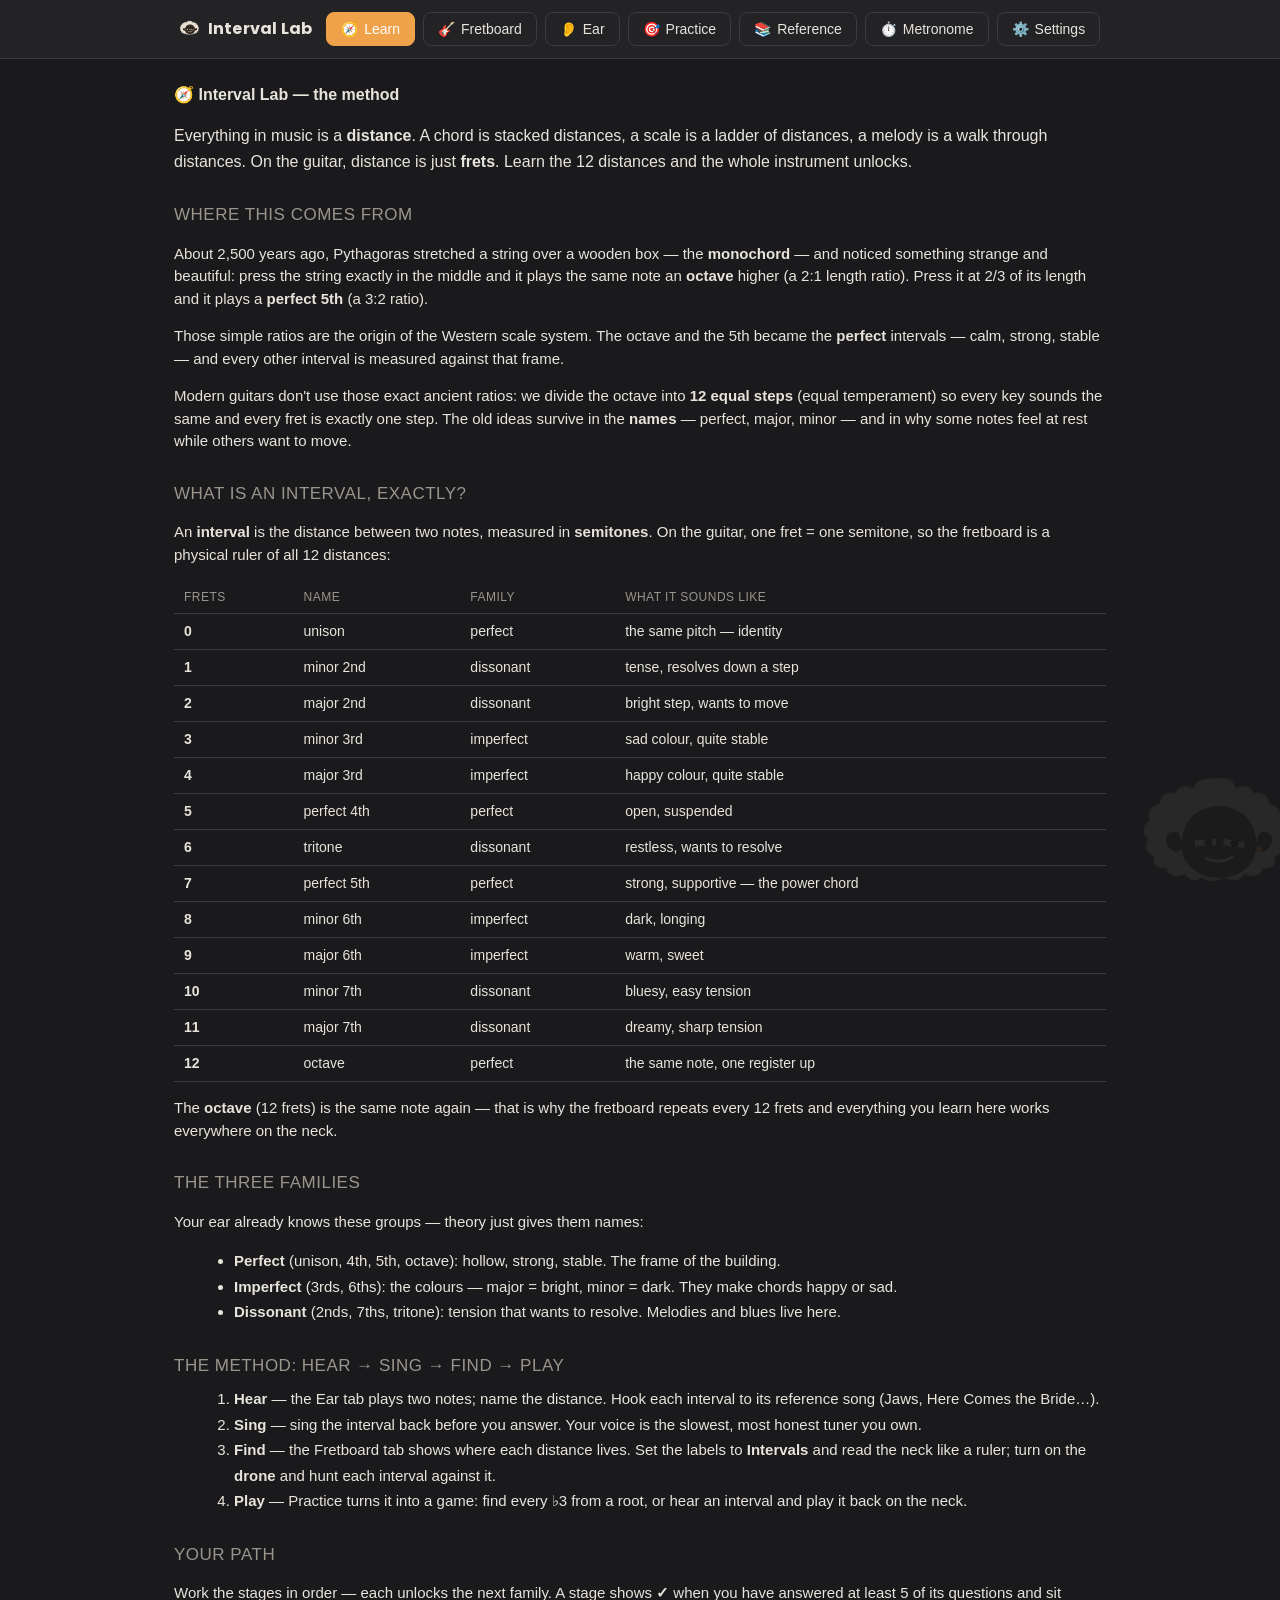
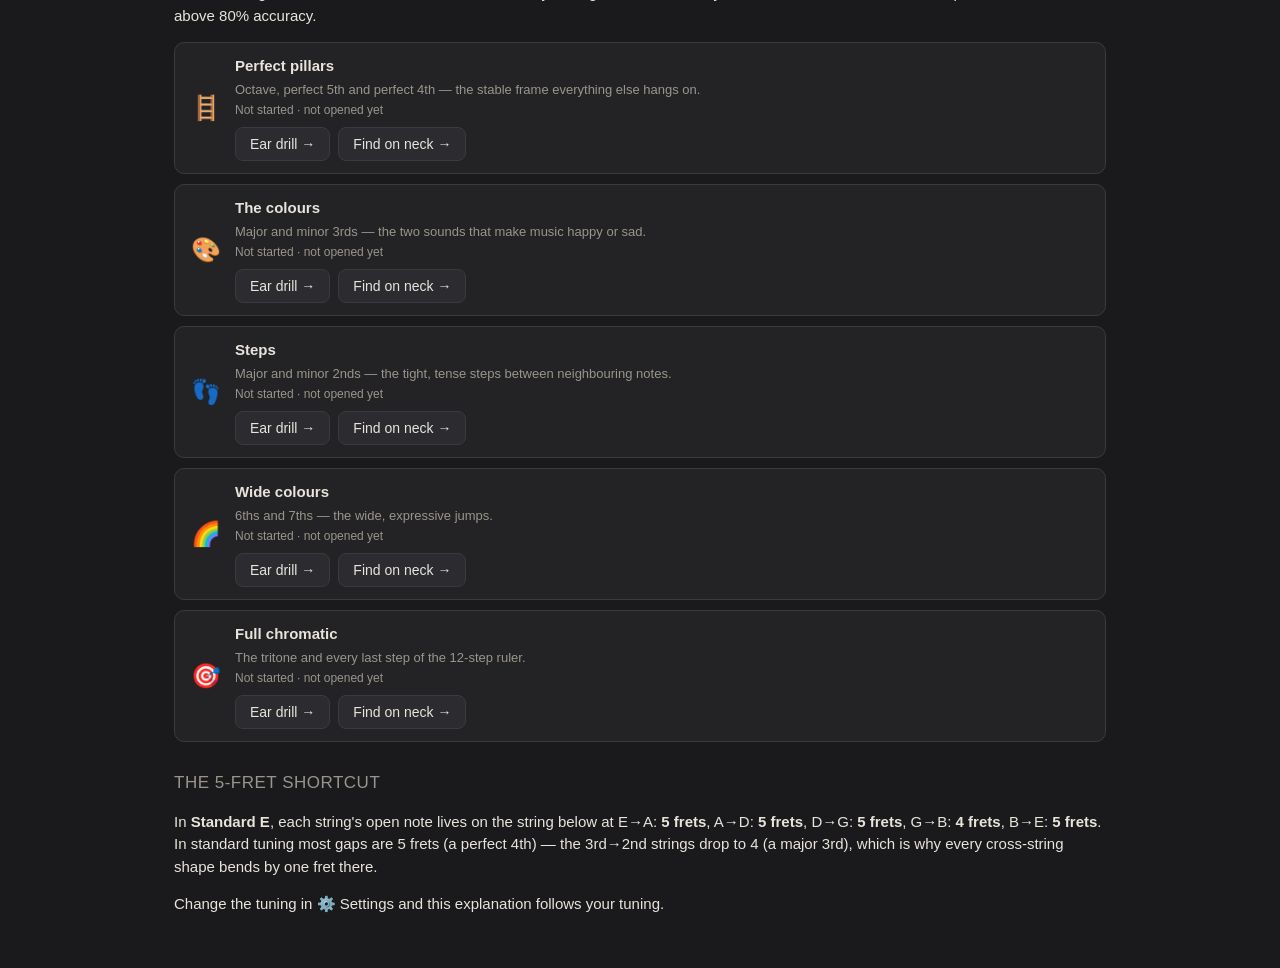
==== index.html @ fd577c45 "Interval Lab: interval-first theory app (fork of notes-maker) - Learn: theory course (Pythagoras/mon" ====
<!DOCTYPE html>
<html lang="en">
<head>
<meta charset="UTF-8">
<meta name="viewport" content="width=device-width, initial-scale=1.0">
<title>Interval Lab — learn guitar theory through intervals</title>
<link rel="icon" href="assets/mascot.svg" type="image/svg+xml">
<link rel="preconnect" href="https://fonts.googleapis.com">
<link rel="preconnect" href="https://fonts.gstatic.com" crossorigin>
<link href="https://fonts.googleapis.com/css2?family=Poppins:wght@600;700&display=swap" rel="stylesheet">
<link rel="stylesheet" href="css/base.css">
<link rel="stylesheet" href="css/themes.css">
<link rel="stylesheet" href="css/tabs.css">
<link rel="stylesheet" href="css/fretboard.css">
</head>
<body>
<img src="assets/mascot.svg" alt="" class="brand-watermark" aria-hidden="true">
<button type="button" class="icon-btn nav-toggle" id="navToggle" aria-label="Menu" title="Menu">☰</button>
<nav class="main-nav" id="mainNav">
  <div class="nav-brand"><img src="assets/mascot.svg" alt="" class="nav-brand-icon">Interval Lab</div>
  <button data-tab="learn" class="active"><span class="bn-icon">🧭</span><span class="bn-label">Learn</span></button>
  <button data-tab="guitar"><span class="bn-icon">🎸</span><span class="bn-label">Fretboard</span></button>
  <button data-tab="ear"><span class="bn-icon">👂</span><span class="bn-label">Ear</span></button>
  <button data-tab="practice"><span class="bn-icon">🎯</span><span class="bn-label">Practice</span></button>
  <button data-tab="ref"><span class="bn-icon">📚</span><span class="bn-label">Reference</span></button>
  <button data-tab="metro"><span class="bn-icon">⏱️</span><span class="bn-label">Metronome</span></button>
  <button data-tab="settings"><span class="bn-icon">⚙️</span><span class="bn-label">Settings</span></button>
</nav>

<main>
  <section id="learn" class="tab active"></section>
  <section id="guitar" class="tab"></section>
  <section id="ear" class="tab"></section>
  <section id="practice" class="tab"></section>
  <section id="ref" class="tab"></section>
  <section id="metro" class="tab"></section>
</main>

<div class="info-modal" id="infoModal" hidden>
  <div class="info-modal-backdrop"></div>
  <div class="info-modal-box" role="dialog" aria-modal="true" aria-labelledby="infoModalTitle">
    <button type="button" class="info-modal-close" id="infoModalClose" aria-label="Close">✕</button>
    <h3 id="infoModalTitle"></h3>
    <div id="infoModalBody"></div>
  </div>
</div>

<div class="info-modal settings-modal" id="settingsModal" hidden>
  <div class="info-modal-backdrop"></div>
  <div class="info-modal-box settings-modal-box" role="dialog" aria-modal="true" aria-labelledby="settingsModalTitle">
    <button type="button" class="info-modal-close" id="settingsModalClose" aria-label="Close">✕</button>
    <h3 id="settingsModalTitle">⚙️ Settings</h3>
    <div id="settingsModalBody">

      <div class="settings-section">
        <h4>Look</h4>
        <div class="theme-switch" id="themeSwitch">
          <button data-theme-btn="dark" class="active" title="Studio — warm, low-light, easy on the eyes">🌙 Studio</button>
          <button data-theme-btn="light" title="Blueprint — print-friendly, high contrast">☀️ Blueprint</button>
          <button data-theme-btn="colorful" title="Neon — vivid and saturated">🌈 Neon</button>
        </div>
      </div>

      <div class="settings-section">
        <h4>Presets</h4>
        <div class="preset-bar" id="presetBar">
          <label>Preset
            <select id="presetSelect">
              <option value="">— none —</option>
            </select>
          </label>
          <button class="play-btn" id="presetLoad">Load</button>
          <button class="play-btn" id="presetSaveAs">Save as…</button>
          <button class="play-btn" id="presetDelete">Delete</button>
        </div>
      </div>

      <div class="settings-section">
        <h4>Tuning</h4>
        <div class="settings-row">
          <label for="settingsTuning">Guitar tuning</label>
          <select id="settingsTuning"></select>
        </div>
      </div>

      <div class="settings-section">
        <h4>Fretboard</h4>
        <div id="fretboardControls"></div>
      </div>

      <div class="settings-section">
        <h4>Notation</h4>
        <div class="settings-row">
          <label for="noteNames">Note names</label>
          <select id="noteNames">
            <option value="letters">Letters (C D E…)</option>
            <option value="solfege">Solfège (Do Re Mi…)</option>
          </select>
        </div>
        <div class="settings-row">
          <label for="accidentalPref">Accidentals</label>
          <select id="accidentalPref">
            <option value="both">Both (C# / Db)</option>
            <option value="sharps">Sharps only (C#)</option>
            <option value="flats">Flats only (Db)</option>
          </select>
        </div>
      </div>

      <div class="settings-section">
        <h4>Navigation</h4>
        <div class="settings-row">
          <label for="navPosition">Menu position</label>
          <select id="navPosition">
            <option value="top">Top</option>
            <option value="bottom">Bottom</option>
            <option value="left">Left side</option>
            <option value="right">Right side</option>
          </select>
        </div>
        <div class="settings-row">
          <label for="navMobileStyle">On phones</label>
          <select id="navMobileStyle">
            <option value="dropdown">Compact (☰ button)</option>
            <option value="bar">Always visible</option>
          </select>
        </div>
      </div>

    </div>
  </div>
</div>

<script type="module" src="js/main.js"></script>
</body>
</html>
---- css/base.css ----
* { box-sizing: border-box; }
body {
  margin: 0;
  font-family: -apple-system, BlinkMacSystemFont, "Segoe UI", Roboto, sans-serif;
  background: var(--bg);
  color: var(--text);
  line-height: 1.5;
  transition: background 0.2s, color 0.2s;
}

/* ---- Brand watermark (mascot), fixed + decorative, zero layout footprint ---- */
.brand-watermark {
  position: fixed;
  bottom: -14px;
  right: -14px;
  width: 150px;
  height: 150px;
  opacity: 0.07;
  pointer-events: none;
  user-select: none;
  z-index: 1;
}

/* header removed entirely per product decision; nav + its toggle are now
   direct body children (see NAV LAYOUT section below for positioning). */

.icon-btn {
  background: var(--panel);
  color: var(--text);
  border: 1px solid var(--border);
  border-radius: 8px;
  width: 36px;
  height: 36px;
  font-size: 16px;
  cursor: pointer;
  display: flex;
  align-items: center;
  justify-content: center;
  flex: none;
}
.icon-btn:hover { filter: brightness(1.1); }
.nav-toggle { display: none; }

.main-nav { display: flex; gap: 8px; flex-wrap: wrap; align-items: center; }
.nav-brand {
  font-family: 'Poppins', -apple-system, BlinkMacSystemFont, "Segoe UI", Roboto, sans-serif;
  font-weight: 700;
  font-size: 16px;
  letter-spacing: 0.2px;
  display: flex;
  align-items: center;
  gap: 8px;
}
.nav-brand-icon { width: 20px; height: 20px; flex: none; }
.main-nav button {
  background: var(--panel);
  color: var(--text);
  border: 1px solid var(--border);
  padding: 8px 14px;
  border-radius: 8px;
  cursor: pointer;
  font-size: 14px;
  font-family: inherit;
  display: flex;
  align-items: center;
  gap: 6px;
  white-space: nowrap;
}
.main-nav button.active { background: var(--accent); border-color: var(--accent); color: #fff; }
.theme-switch, .seg-switch {
  display: flex;
  gap: 4px;
  background: var(--panel);
  border: 1px solid var(--border);
  border-radius: 8px;
  padding: 3px;
}
.theme-switch button, .seg-switch button {
  background: transparent;
  color: var(--muted);
  border: none;
  padding: 6px 10px;
  border-radius: 6px;
  cursor: pointer;
  font-size: 13px;
  font-family: inherit;
  display: flex;
  align-items: center;
  gap: 4px;
}
.theme-switch button:hover, .seg-switch button:hover { color: var(--text); }
.theme-switch button.active, .seg-switch button.active { background: var(--accent); color: #fff; }
.seg-switch .seg-divider { width: 1px; align-self: stretch; background: var(--border); margin: 2px 2px; }
.seg-switch .seg-group { display: flex; gap: 4px; }

main { max-width: 980px; margin: 0 auto; padding: 24px; position: relative; }
.tab { display: none; }
.tab.active { display: block; }

h2 { font-size: 16px; margin: 24px 0 8px; }
h2:first-child { margin-top: 0; }
h3 { font-size: 14px; margin: 16px 0 6px; color: var(--muted); font-weight: 500; text-transform: uppercase; letter-spacing: 0.5px; }
p, li { color: var(--text); font-size: 15px; }

.card {
  background: var(--panel);
  border: 1px solid var(--border);
  border-radius: 12px;
  padding: 18px 20px;
  margin: 12px 0;
}
.card.tip { border-left: 4px solid var(--accent); }
.card.tip h3 { margin-top: 0; color: var(--accent); text-transform: none; letter-spacing: 0; font-size: 15px; }
.card.tip.nash { border-left-color: var(--nash-cell-border); }
.card.tip.nash h3 { color: var(--nash-cell-border); }
.card.tip.twin { border-left-color: var(--root); }
.card.tip.twin h3 { color: var(--root); }

.map {
  display: grid;
  grid-template-columns: repeat(7, 1fr);
  gap: 8px;
  margin: 12px 0;
}
.map div {
  background: var(--panel2);
  border: 1px solid var(--border);
  border-radius: 8px;
  padding: 12px 8px;
  text-align: center;
  font-size: 18px;
  font-weight: 600;
}
.map div small { display: block; color: var(--muted); font-weight: 400; font-size: 12px; margin-top: 2px; }

table { width: 100%; border-collapse: collapse; font-size: 14px; }
th, td { text-align: left; padding: 8px 10px; border-bottom: 1px solid var(--border); }
th { color: var(--muted); font-weight: 500; }

code { background: var(--panel2); padding: 2px 6px; border-radius: 4px; font-size: 13px; }

.controls { display: flex; gap: 12px; flex-wrap: wrap; margin-bottom: 16px; align-items: center; }
.controls label { font-size: 13px; color: var(--muted); display: flex; align-items: center; gap: 6px; }
select, input[type="text"], input[type="number"] {
  background: var(--panel2);
  color: var(--text);
  border: 1px solid var(--border);
  border-radius: 8px;
  padding: 8px 10px;
  font-size: 15px;
  font-family: inherit;
}
.stats { display: flex; gap: 16px; font-size: 13px; color: var(--muted); margin-bottom: 16px; flex-wrap: wrap; }
.stats b { color: var(--text); font-weight: 600; }

.question {
  background: var(--panel);
  border: 1px solid var(--border);
  border-radius: 14px;
  padding: 40px 24px;
  text-align: center;
  margin-bottom: 16px;
}
.question .label { color: var(--muted); font-size: 13px; margin-bottom: 8px; text-transform: uppercase; letter-spacing: 0.5px; }
.question .q { font-size: 28px; font-weight: 600; }
.answer-row { display: flex; gap: 10px; margin-bottom: 16px; }
.answer-row input { flex: 1; font-size: 20px; text-align: center; letter-spacing: 2px; }

button.primary {
  background: var(--accent);
  color: #fff;
  border: none;
  padding: 12px 20px;
  border-radius: 8px;
  font-size: 15px;
  font-weight: 600;
  cursor: pointer;
  font-family: inherit;
  transition: box-shadow 0.15s;
}
button.primary:disabled { opacity: 0.4; cursor: default; }
button.secondary {
  background: var(--panel2);
  color: var(--text);
  border: 1px solid var(--border);
  padding: 12px 20px;
  border-radius: 8px;
  font-size: 15px;
  cursor: pointer;
  font-family: inherit;
}

.result {
  text-align: center;
  font-size: 20px;
  font-weight: 600;
  min-height: 32px;
  margin-bottom: 12px;
}
.result.good { color: var(--good); }
.result.bad { color: var(--bad); }
.result .note { color: var(--text); font-size: 16px; font-weight: 400; display: block; margin-top: 6px; }

.actions { display: flex; gap: 10px; justify-content: center; flex-wrap: wrap; }
.play-btn {
  background: var(--panel2);
  color: var(--text);
  border: 1px solid var(--border);
  padding: 8px 14px;
  border-radius: 8px;
  cursor: pointer;
  font-size: 14px;
  font-family: inherit;
}

.mini-controls { display: flex; gap: 12px; flex-wrap: wrap; align-items: center; margin: 12px 0; }
.mini-controls label { font-size: 13px; color: var(--muted); display: flex; align-items: center; gap: 6px; }
#chordType { min-width: 140px; }

.legend { display: flex; gap: 16px; font-size: 12px; color: var(--muted); margin: 8px 0; flex-wrap: wrap; }
.legend span { display: flex; align-items: center; gap: 6px; }
.legend .sw { width: 14px; height: 14px; border-radius: 3px; display: inline-block; }
.sw.root { background: var(--root); box-shadow: 0 0 0 2px var(--text); }
.sw.scale { background: var(--scale-cell); border: 1px dashed var(--scale-cell-border); }
.sw.scale-pos1 { background: var(--scale-pos1); border: 1px solid var(--scale-pos1-border); }
.sw.scale-pos2 { background: var(--scale-pos2); border: 1px solid var(--scale-pos2-border); }
.sw.scale-both01 { background: linear-gradient(135deg, var(--scale-cell) 50%, var(--scale-pos1) 50%); border: 1px solid var(--scale-pos1-border); }
.sw.scale-both12 { background: linear-gradient(135deg, var(--scale-pos1) 50%, var(--scale-pos2) 50%); border: 1px solid var(--scale-pos2-border); }
.sw.nash { background: var(--nash-cell); border: 1px solid var(--nash-cell-border); }
.sw.normal { background: var(--panel2); border: 1px solid var(--border); }

.chord-list {
  display: grid;
  grid-template-columns: repeat(auto-fill, minmax(120px, 1fr));
  gap: 8px;
  margin: 12px 0;
}
.chord-btn {
  background: var(--panel2);
  border: 1px solid var(--border);
  color: var(--text);
  border-radius: 8px;
  padding: 10px;
  font-size: 13px;
  cursor: pointer;
  font-family: inherit;
  text-align: center;
  transition: background 0.12s, color 0.12s;
}
.chord-btn:hover { background: var(--accent); color: var(--accent-contrast); }
.chord-btn.active { background: var(--accent); border-color: var(--accent); color: var(--accent-contrast); }

@media print {
  .main-nav, .nav-toggle, .theme-switch, .actions, .mini-controls, .controls,
  .play-btn, button, .stats, .result, .answer-row { display: none !important; }
  body { background: #fff !important; color: #000 !important; }
  main { max-width: 100%; padding: 0; }
  .tab { display: block !important; page-break-inside: avoid; margin-bottom: 20px; }
  .card, .question { border: 1px solid #000 !important; }
  .fretboard { border-color: #000 !important; }
  table { page-break-inside: avoid; }
}

/* ---- Preset bar (inside settings panel) ---- */
.preset-bar {
  display: flex;
  gap: 12px;
  flex-wrap: wrap;
  align-items: center;
  font-size: 13px;
}
.preset-bar label {
  font-size: 13px;
  color: var(--muted);
  display: flex;
  align-items: center;
  gap: 6px;
}
.preset-bar button {
  padding: 6px 12px;
  font-size: 13px;
}

/* ==================== RESPONSIVE ==================== */
@media (max-width: 720px) {
  nav { gap: 6px; }
  nav button {
    padding: 6px 10px;
    font-size: 13px;
  }
  .theme-switch button {
    padding: 5px 8px;
    font-size: 12px;
  }

  .preset-bar {
    gap: 8px;
    font-size: 12px;
  }
  .preset-bar button {
    padding: 5px 10px;
    font-size: 12px;
  }

  main {
    padding: 16px;
  }
  h2 { font-size: 15px; margin-top: 20px; }
  h3 { font-size: 13px; }
  p, li { font-size: 14px; }

  .map {
    grid-template-columns: repeat(4, 1fr);
  }
  .map div { font-size: 15px; padding: 8px 6px; }

  table { font-size: 13px; }
  th, td { padding: 6px 8px; }

  .question {
    padding: 24px 16px;
  }
  .question .q { font-size: 22px; }

  .answer-row {
    flex-direction: column;
  }
  .answer-row input { font-size: 18px; }
  .answer-row button { width: 100%; }

  .controls,
  .mini-controls {
    gap: 8px;
  }
  .controls label,
  .mini-controls label {
    width: 100%;
    justify-content: space-between;
  }
  .controls select,
  .mini-controls select,
  .controls input,
  .mini-controls input {
    flex: 1;
    min-width: 0;
  }

  .chord-list {
    grid-template-columns: repeat(auto-fill, minmax(100px, 1fr));
  }

  .fretboard {
    grid-template-columns: 40px repeat(14, 46px);
    grid-template-rows: 20px repeat(6, 30px);
  }
  .fb-cell {
    width: 26px;
    height: 26px;
    font-size: 11px;
  }
  .fb-string-name {
    font-size: 11px;
  }

  .keyboard {
    transform: scale(0.85);
    transform-origin: top left;
  }

  .preset-bar label[for] {
    width: 100%;
  }
}

@media (max-width: 480px) {
  .settings-row {
    flex-wrap: wrap;
  }
  .settings-row select { flex: 1 1 100%; min-width: 0; }
  .preset-bar {
    flex-direction: column;
    align-items: stretch;
  }
  .preset-bar label,
  .preset-bar button {
    width: 100%;
    justify-content: center;
  }
  nav button {
    padding: 6px 8px;
    font-size: 12px;
  }
  .theme-switch button {
    padding: 4px 6px;
    font-size: 11px;
  }
}

/* ---- Theme switcher: named buttons ---- */
.theme-switch button {
  font-weight: 500;
  letter-spacing: 0.2px;
}
.theme-switch button.active {
  font-weight: 600;
}

/* ==================== INFO ICON + POPUP ==================== */
.info-btn {
  background: var(--accent);
  color: #fff;
  border: none;
  border-radius: 50%;
  width: 22px;
  height: 22px;
  min-width: 22px;
  line-height: 1;
  font-size: 13px;
  cursor: pointer;
  display: inline-flex;
  align-items: center;
  justify-content: center;
  vertical-align: middle;
  margin-left: 6px;
  padding: 0;
}
.info-btn:hover, .info-btn:focus-visible { filter: brightness(1.1); }

.info-modal { position: fixed; inset: 0; z-index: 1000; display: flex; align-items: center; justify-content: center; }
.info-modal[hidden] { display: none; }
.info-modal-backdrop { position: absolute; inset: 0; background: rgba(0,0,0,0.5); }
.info-modal-box {
  position: relative;
  background: var(--panel);
  color: var(--text);
  border: 1px solid var(--border);
  border-radius: 14px;
  padding: 20px;
  max-width: 440px;
  width: calc(100% - 32px);
  max-height: 80vh;
  overflow-y: auto;
  box-shadow: 0 10px 40px rgba(0,0,0,0.3);
}
.info-modal-box h3 { margin: 0 24px 10px 0; font-size: 16px; }
.settings-modal-box { max-width: 520px; }
.info-modal-box p { margin: 0 0 8px 0; font-size: 14px; }
.info-modal-box table { font-size: 13px; }
.info-modal-close {
  position: absolute;
  top: 12px;
  right: 12px;
  background: var(--panel);
  border: 1px solid var(--border);
  color: var(--text);
  border-radius: 50%;
  width: 28px;
  height: 28px;
  cursor: pointer;
}
body.modal-open { overflow: hidden; }

/* ==================== SETTINGS TAB ==================== */
.settings-section { margin-bottom: 18px; max-width: 420px; }
.settings-section:last-child { margin-bottom: 0; }
.settings-section h4 {
  margin: 0 0 8px 0;
  font-size: 12px;
  text-transform: uppercase;
  letter-spacing: 0.4px;
  color: var(--muted);
}
.settings-row {
  display: flex;
  align-items: center;
  justify-content: space-between;
  gap: 16px;
  padding: 7px 0;
  font-size: 13px;
}
.settings-row + .settings-row { border-top: 1px solid var(--border); }
.settings-row label { color: var(--muted); }
.settings-row select { min-width: 170px; }

/* ==================== NAV LAYOUT (position + mobile style settings) ==================== */

/* the toggle button for the mobile "compact" dropdown now lives on its own,
   fixed to a corner (there is no header to anchor it to any more) */
.nav-toggle {
  position: fixed;
  top: 12px;
  right: 12px;
  z-index: 960;
}

/* top: default, nav sits in a normal top bar (standalone, no header wrapper) */
body[data-nav-pos="top"] .main-nav {
  position: static;
  background: var(--panel);
  border-bottom: 1px solid var(--border);
  padding: 12px 24px;
  justify-content: center;
}
body[data-nav-pos="top"] .nav-brand { margin-right: 6px; }

/* bottom: full-width bar pinned to the bottom of the viewport */
body[data-nav-pos="bottom"] .main-nav {
  position: fixed;
  left: 0;
  right: 0;
  bottom: 0;
  top: auto;
  z-index: 900;
  background: var(--panel);
  border-top: 1px solid var(--border);
  padding: 8px 12px;
  flex-wrap: nowrap;
  overflow-x: auto;
  justify-content: center;
}
body[data-nav-pos="bottom"] main { padding-bottom: 64px; }
body[data-nav-pos="bottom"] .nav-brand { display: none; }

/* left / right: vertical sidebar pinned to a side of the viewport */
body[data-nav-pos="left"] .main-nav,
body[data-nav-pos="right"] .main-nav {
  position: fixed;
  top: 0;
  bottom: 0;
  width: 180px;
  flex-direction: column;
  flex-wrap: nowrap;
  background: var(--panel);
  padding: 16px 10px;
  overflow-y: auto;
  z-index: 900;
  gap: 6px;
}
body[data-nav-pos="left"] .main-nav { left: 0; right: auto; border-right: 1px solid var(--border); }
body[data-nav-pos="right"] .main-nav { right: 0; left: auto; border-left: 1px solid var(--border); }
body[data-nav-pos="left"] .main-nav button,
body[data-nav-pos="right"] .main-nav button { width: 100%; justify-content: flex-start; }
body[data-nav-pos="left"] main { margin-left: 180px; }
body[data-nav-pos="right"] main { margin-right: 180px; }
body[data-nav-pos="left"] .nav-brand,
body[data-nav-pos="right"] .nav-brand {
  padding: 4px 10px 14px;
  border-bottom: 1px solid var(--border);
  margin-bottom: 8px;
}

/* ==================== MOBILE NAV STYLE ==================== */
@media (max-width: 720px) {
  /* "Compact" style: hide the full nav, show a ☰ toggle that opens a small dropdown list */
  body[data-nav-mobile="dropdown"] .main-nav { display: none; }
  body[data-nav-mobile="dropdown"] .nav-toggle { display: flex; }
  body[data-nav-mobile="dropdown"] .main-nav.open {
    display: flex;
    flex-direction: column;
    flex-wrap: nowrap;
    position: fixed;
    top: 56px;
    right: 12px;
    left: auto;
    bottom: auto;
    width: 200px;
    max-height: 70vh;
    overflow-y: auto;
    background: var(--panel);
    border: 1px solid var(--border);
    border-radius: 10px;
    padding: 8px;
    box-shadow: 0 10px 30px rgba(0,0,0,0.3);
    z-index: 950;
  }
  body[data-nav-mobile="dropdown"][data-nav-pos="left"] .main-nav.open { left: 12px; right: auto; }
  body[data-nav-mobile="dropdown"][data-nav-pos="bottom"] .main-nav.open { top: auto; bottom: 64px; }
  body[data-nav-mobile="dropdown"] .main-nav.open button { width: 100%; justify-content: flex-start; }
  body[data-nav-mobile="dropdown"] .main-nav.open .nav-brand { display: block; }
  body[data-nav-mobile="dropdown"][data-nav-pos="left"] main,
  body[data-nav-mobile="dropdown"][data-nav-pos="right"] main { margin-left: 0; margin-right: 0; }
  body[data-nav-mobile="dropdown"] main { padding-bottom: 24px; padding-top: 56px; }

  /* "Always visible" style: keep the chosen position's bar/sidebar, just shrink it to fit small screens */
  body[data-nav-mobile="bar"] .main-nav button {
    padding: 6px 10px;
    font-size: 13px;
  }
  body[data-nav-mobile="bar"][data-nav-pos="left"] .main-nav,
  body[data-nav-mobile="bar"][data-nav-pos="right"] .main-nav {
    width: 130px;
  }
  body[data-nav-mobile="bar"][data-nav-pos="left"] main { margin-left: 130px; }
  body[data-nav-mobile="bar"][data-nav-pos="right"] main { margin-right: 130px; }
}
/* Reference cross-links */
.muted-intro { color: var(--muted); font-size: 14px; margin-top: -4px; }
.ref-link { color: var(--accent); text-decoration: none; font-size: 13px; white-space: nowrap; }
.ref-link:hover { text-decoration: underline; }
.ref-toc { display: flex; flex-wrap: wrap; gap: 8px; margin: 12px 0 8px; }
.ref-toc a {
  color: var(--accent);
  text-decoration: none;
  border: 1px solid var(--border);
  border-radius: 999px;
  padding: 6px 12px;
  font-size: 13px;
  background: var(--panel);
}
.ref-toc a:hover { border-color: var(--accent); }

/* Learn tab: "Start here" guided path */
.path-steps { display: flex; flex-direction: column; gap: 10px; margin-top: 8px; }
.path-step {
  display: flex; align-items: center; gap: 14px;
  width: 100%; text-align: left;
  background: var(--panel);
  border: 1px solid var(--border);
  border-radius: 10px;
  padding: 12px 16px;
  cursor: pointer;
  font: inherit;
  color: inherit;
  transition: border-color .15s ease, transform .1s ease;
}
.path-step:hover { border-color: var(--accent); transform: translateX(2px); }
.path-step.done { border-color: var(--good); }
.path-step-icon { font-size: 24px; flex: none; }
.path-step-body { display: flex; flex-direction: column; gap: 2px; }
.path-step-title { font-weight: 700; font-size: 15px; }
.path-check { color: var(--good); }
.path-step-desc { font-size: 13px; color: var(--muted); }

/* Reference tab: collapsible "go deeper" section */
.ref-deeper { margin: 24px 0 8px; border: 1px solid var(--border); border-radius: 10px; padding: 4px 16px; }
.ref-deeper summary { cursor: pointer; padding: 12px 0; font-weight: 600; color: var(--muted); list-style: none; }
.ref-deeper summary::-webkit-details-marker { display: none; }
.ref-deeper summary::before { content: "▸ "; }
.ref-deeper[open] summary::before { content: "▾ "; }
.ref-deeper-body { padding-bottom: 12px; }

/* Interval Lab additions */
.theory-block { margin: 28px 0; }
.theory-block h3 { margin: 0 0 8px; font-size: 17px; }
.lede { font-size: 16px; line-height: 1.6; }
.theory-list { margin: 8px 0 8px 20px; line-height: 1.7; }
.interval-table { width: 100%; border-collapse: collapse; margin: 12px 0; font-size: 14px; }
.interval-table th, .interval-table td { text-align: left; padding: 7px 10px; border-bottom: 1px solid var(--border); }
.interval-table th { color: var(--muted); font-size: 12px; text-transform: uppercase; letter-spacing: .04em; }
.path-step-status { font-size: 12px; color: var(--muted); }
.path-step-actions { display: flex; gap: 8px; margin-top: 6px; flex-wrap: wrap; }

.interval-shape-card { margin-top: 12px; }
.interval-shape-card h3 { margin: 0 0 6px; }
.interval-shape-card ul { margin: 6px 0 0 18px; line-height: 1.7; }

.heatmap { display: grid; grid-template-columns: repeat(auto-fill, minmax(72px, 1fr)); gap: 8px; margin: 12px 0; }
.heat-cell { display: flex; flex-direction: column; align-items: center; gap: 2px; padding: 10px 6px; border-radius: 10px; border: 1px solid var(--border); background: color-mix(in srgb, var(--good) calc(var(--heat, 0) * 0.9%), var(--bad) calc((100 - var(--heat, 0)) * 0.9%)); }
.heat-cell[style*="--heat:0"] { background: transparent; }
.heat-label { font-weight: 700; }
.heat-pct { font-size: 12px; color: var(--muted); }
---- css/themes.css ----
:root, [data-theme="dark"] {
  --bg: #1a1a1c;
  --panel: #232326;
  --panel2: #2b2b30;
  --text: #e8e4dc;
  --muted: #9a958c;
  --accent: #f0a24a;
  --accent-contrast: #1a1a1c;
  --good: #7dc97a;
  --bad: #e07b6f;
  --border: #3a3a40;
  --root: #e8a04b;
  --fret-bg: linear-gradient(180deg, #2e2618 0%, #1e1a12 100%);
  --fret-border: #4a3f28;
  --fret-wire: #5a4c30;
  --fret-nut: #d4c9a8;
  --fret-string: linear-gradient(90deg, #b8b0a0, #7a7268);
  --fret-string-thick: linear-gradient(90deg, #d4a55c, #a87f3d);
  --fret-inlay: #d4c9a8;
  --scale-cell: #3d6b4a;
  --scale-cell-border: #4e8a5e;
  --scale-pos1: #3f6d8a;
  --scale-pos1-border: #5a8fb0;
  --scale-pos2: #6a4e8a;
  --scale-pos2-border: #8a6ab0;
  --nash-cell: #4a5a8a;
  --nash-cell-border: #6a7ab0;
  --key-white: #f0ece4;
  --key-white-text: #333;
  --key-black: #1a1a1c;
  --key-black-text: #e8e4dc;
}

[data-theme="light"] {
  --bg: #ffffff;
  --panel: #ffffff;
  --panel2: #f5f5f5;
  --text: #000000;
  --muted: #555555;
  --accent: #000000;
  --accent-contrast: #ffffff;
  --good: #006600;
  --bad: #990000;
  --border: #cccccc;
  --root: #888888;
  --fret-bg: linear-gradient(180deg, #f2efe8 0%, #e8e4dc 100%);
  --fret-border: #999999;
  --fret-wire: #888888;
  --fret-nut: #333333;
  --fret-string: linear-gradient(90deg, #999999, #666666);
  --fret-string-thick: linear-gradient(90deg, #777777, #444444);
  --fret-inlay: #444444;
  --scale-cell: #dddddd;
  --scale-cell-border: #999999;
  --scale-pos1: #cfe0ee;
  --scale-pos1-border: #8aa8c0;
  --scale-pos2: #e3d4ee;
  --scale-pos2-border: #b08ac0;
  --nash-cell: #cccccc;
  --nash-cell-border: #888888;
  --key-white: #ffffff;
  --key-white-text: #000;
  --key-black: #000000;
  --key-black-text: #fff;
}
[data-theme="light"] .fb-cell.root { background: #333; color: #fff; border-color: #333; }
[data-theme="light"] .fb-cell.scale { background: #bbb; border-color: #888; color: #000; }
[data-theme="light"] .fb-cell.scale.root { background: #333; color: #fff; }
[data-theme="light"] .wk.root-key { background: #333; color: #fff; }
[data-theme="light"] .wk.scale-key { background: #bbb; color: #000; }
[data-theme="light"] .wk.root-key.scale-key { background: #333; color: #fff; }
[data-theme="light"] .bk.root-key { background: #000; color: #fff; }
[data-theme="light"] .bk.scale-key { background: #555; color: #fff; }
[data-theme="light"] nav button.active,
[data-theme="light"] .theme-switch button.active,
[data-theme="light"] button.primary { background: #000; color: #fff; border-color: #000; }
[data-theme="light"] .chord-btn.active { background: #000; color: #fff; border-color: #000; }
[data-theme="light"] .chord-btn:hover { background: #333; color: #fff; }
[data-theme="light"] .fb-cell:hover { background: #333; color: #fff; }
[data-theme="light"] .wk:hover { background: #ddd; }
[data-theme="light"] .bk:hover { background: #333; }
[data-theme="light"] .metro-beat.active { background: #000; }
[data-theme="light"] .metro-beat.accent { background: #666; }
[data-theme="light"] .metro-display { color: #000; }

[data-theme="colorful"] {
  --bg: #0a0014;
  --panel: #150022;
  --panel2: #1f0033;
  --text: #f0ffff;
  --muted: #b080e0;
  --accent: #ff00aa;
  --accent-contrast: #ffffff;
  --good: #00ff88;
  --bad: #ff0055;
  --border: #ff00aa;
  --root: #ffee00;
  --fret-bg: linear-gradient(180deg, #2a0044 0%, #100022 100%);
  --fret-border: #ff00aa;
  --fret-wire: #00ffff;
  --fret-nut: #ffee00;
  --fret-string: linear-gradient(90deg, #ff00aa, #00ffff);
  --fret-string-thick: linear-gradient(90deg, #ffee00, #ff6600);
  --fret-inlay: #00ffff;
  --scale-cell: #00ffaa;
  --scale-cell-border: #00ffff;
  --scale-pos1: #00aaff;
  --scale-pos1-border: #66ccff;
  --scale-pos2: #aa00ff;
  --scale-pos2-border: #cc66ff;
  --nash-cell: #aa00ff;
  --nash-cell-border: #ff00ff;
  --key-white: #f0ffff;
  --key-white-text: #0a0014;
  --key-black: #150022;
  --key-black-text: #00ffff;
}
[data-theme="colorful"] body {
  background:
    radial-gradient(circle at 20% 10%, rgba(255,0,170,0.15) 0%, transparent 40%),
    radial-gradient(circle at 80% 80%, rgba(0,255,255,0.12) 0%, transparent 40%),
    #0a0014;
}
[data-theme="colorful"] body[data-nav-pos="top"] .main-nav {
  background: linear-gradient(90deg, #150022 0%, #2a0044 50%, #150022 100%);
  border-bottom: 2px solid #ff00aa;
  box-shadow: 0 0 30px rgba(255,0,170,0.3);
}
[data-theme="colorful"] .nav-brand {
  background: linear-gradient(90deg, #ff00aa, #00ffff, #ffee00, #ff00aa);
  -webkit-background-clip: text;
  background-clip: text;
  -webkit-text-fill-color: transparent;
  font-weight: 800;
}
[data-theme="colorful"] nav button.active,
[data-theme="colorful"] .theme-switch button.active {
  background: linear-gradient(90deg, #ff00aa, #ff00ff);
  color: #fff;
  box-shadow: 0 0 15px rgba(255,0,170,0.8), 0 0 30px rgba(255,0,170,0.4);
  border-color: #ff00ff;
}
[data-theme="colorful"] button.primary {
  background: linear-gradient(90deg, #ff00aa, #00ffff);
  color: #fff;
  box-shadow: 0 0 15px rgba(255,0,170,0.6);
  font-weight: 700;
}
[data-theme="colorful"] button.primary:hover {
  box-shadow: 0 0 25px rgba(255,0,170,0.9), 0 0 50px rgba(0,255,255,0.5);
}
[data-theme="colorful"] .card,
[data-theme="colorful"] .question {
  border-color: #ff00aa;
  box-shadow: 0 0 20px rgba(255,0,170,0.2);
}
[data-theme="colorful"] .chord-btn { border-color: #00ffff; }
[data-theme="colorful"] .chord-btn:hover,
[data-theme="colorful"] .chord-btn.active {
  background: linear-gradient(90deg, #00ffff, #ff00aa);
  color: #000;
  box-shadow: 0 0 12px rgba(0,255,255,0.6);
}
[data-theme="colorful"] .metro-display {
  background: linear-gradient(90deg, #ff00aa, #00ffff);
  -webkit-background-clip: text;
  background-clip: text;
  -webkit-text-fill-color: transparent;
}
[data-theme="colorful"] .fb-cell.root { box-shadow: 0 0 12px #ffee00, 0 0 24px rgba(255,238,0,0.5); }
[data-theme="colorful"] .fb-cell.scale { box-shadow: 0 0 8px rgba(0,255,170,0.6); }
[data-theme="colorful"] .fb-cell.nash { box-shadow: 0 0 8px rgba(170,0,255,0.7); }
[data-theme="colorful"] .fb-cell.quiz-target { outline-color: #ff00aa; }
[data-theme="colorful"] .wk.root-key,
[data-theme="colorful"] .bk.root-key { box-shadow: 0 0 12px #ffee00 inset, 0 0 8px #ffee00; }
[data-theme="colorful"] .wk.scale-key,
[data-theme="colorful"] .bk.scale-key { box-shadow: 0 0 8px rgba(0,255,170,0.5) inset; }
[data-theme="colorful"] .keyboard {
  box-shadow: 0 0 20px rgba(255,0,170,0.4), 0 0 40px rgba(0,255,255,0.2);
  border: 1px solid #ff00aa;
}
[data-theme="colorful"] table th { color: #00ffff; }
[data-theme="colorful"] h2 { color: #ff00aa; }
[data-theme="colorful"] h3 { color: #00ffff; }
---- css/tabs.css ----
/* Circle of fifths */
.circle-wrap { display: flex; justify-content: center; align-items: center; padding: 20px; margin: 12px 0; }
.circle-svg { max-width: 420px; width: 100%; height: auto; }
.circle-svg text { font-family: inherit; font-weight: 600; pointer-events: none; }
.circle-svg .circle-outer { fill: none; stroke: var(--border); stroke-width: 1; }
.circle-svg .circle-inner { fill: none; stroke: var(--border); stroke-width: 1; }
.circle-svg .sector { cursor: pointer; transition: opacity 0.15s; }
.circle-svg .sector:hover { opacity: 0.75; }
.circle-svg .sector.dimmed { opacity: 0.4; }
.circle-svg .major-label { font-size: 18px; }
.circle-svg .minor-label { font-size: 13px; }
.circle-svg .center-label { font-size: 12px; fill: var(--muted); font-weight: 400; }

/* Octave + Nashville tables */
.octave-table { font-size: 13px; }
.octave-table td { padding: 6px 10px; }
.octave-table .highlight-row { background: rgba(240,162,74,0.12); }
[data-theme="light"] .octave-table .highlight-row { background: #f0f0f0; }
[data-theme="colorful"] .octave-table .highlight-row { background: rgba(255,0,170,0.15); }

.nash-table { font-size: 13px; margin-top: 8px; }
.nash-table td { padding: 6px 10px; }
.nash-table .n1 { color: var(--root); font-weight: 700; }

.trick-table { font-size: 13px; min-width: 560px; }
.trick-table td { vertical-align: top; padding: 6px 10px; }

/* Metronome */
.metro-display {
  font-size: 56px;
  font-weight: 700;
  text-align: center;
  color: var(--accent);
  margin: 20px 0 4px;
  font-variant-numeric: tabular-nums;
}
.metro-position {
  text-align: center;
  font-size: 13px;
  color: var(--muted);
  margin-bottom: 16px;
  letter-spacing: 0.3px;
}
.metro-beat {
  display: inline-block;
  width: 16px; height: 16px;
  border-radius: 50%;
  background: var(--border);
  margin: 0 4px;
  vertical-align: middle;
}
.metro-beat.sub {
  width: 9px; height: 9px;
  opacity: 0.8;
}
.metro-beat.active { background: var(--accent); }
.metro-beat.accent { background: var(--root); box-shadow: 0 0 0 2px var(--text); }

/* Quiz question box (for fretboard quizzes) */
.fb-question {
  background: var(--panel);
  border: 1px solid var(--border);
  border-radius: 10px;
  padding: 16px;
  text-align: center;
  font-size: 17px;
  margin-bottom: 12px;
}

/* ---- Practice timer badge ---- */
.timer-badge {
  display: inline-block;
  padding: 2px 8px;
  border-radius: 10px;
  font-size: 11px;
  font-weight: 600;
  text-transform: none;
  letter-spacing: 0;
  margin-left: 6px;
  vertical-align: middle;
}
.timer-badge.fast {
  background: var(--good);
  color: #fff;
}
.timer-badge.medium {
  background: var(--accent);
  color: #fff;
}
.timer-badge.slow {
  background: var(--bad);
  color: #fff;
}

/* ---- Scale practice controls ---- */
.scale-practice-row {
  display: flex;
  gap: 12px;
  flex-wrap: wrap;
  align-items: center;
  margin: 16px 0;
  padding: 12px;
  background: var(--panel);
  border: 1px solid var(--border);
  border-radius: 10px;
}
.scale-practice-row label {
  font-size: 13px;
  color: var(--muted);
  display: flex;
  align-items: center;
  gap: 6px;
}
.scale-practice-row .sp-status {
  font-size: 13px;
  color: var(--muted);
  font-style: italic;
}

/* ---- Reference song tooltips on ear training buttons ---- */
.chord-btn[title] {
  cursor: help;
}
.chord-btn[title]:hover::after {
  /* Optional: keep the native tooltip — no custom styling needed */
}

/* ---- "Why" explanation box ---- */
.why-box {
  background: var(--panel2);
  border-left: 3px solid var(--accent);
  border-radius: 6px;
  padding: 10px 14px;
  margin: 12px 0 0 0;
  font-size: 13px;
  color: var(--text);
  font-family: ui-monospace, "SF Mono", Consolas, monospace;
  line-height: 1.7;
}
.why-box .step {
  display: block;
  color: var(--muted);
  font-size: 12px;
}
.why-box .result {
  color: var(--good);
  font-weight: 700;
}
.why-box button {
  font-family: inherit;
  margin-left: 8px;
}

/* ---- Preset save prompt (inline) ---- */
.preset-prompt {
  display: flex;
  gap: 6px;
  align-items: center;
}
.preset-prompt input {
  padding: 6px 8px;
  font-size: 13px;
  border-radius: 6px;
  background: var(--panel2);
  color: var(--text);
  border: 1px solid var(--border);
  font-family: inherit;
  width: 140px;
}
---- css/fretboard.css ----
.fretboard-wrap { overflow-x: auto; padding: 12px 0 20px 0; }
.fretboard {
  position: relative;
  display: grid;
  grid-template-columns: 44px repeat(14, 54px);
  grid-template-rows: 22px repeat(6, 34px);
  background: var(--fret-bg);
  border: 2px solid var(--fret-border);
  border-radius: 8px;
  padding: 4px;
  min-width: max-content;
  gap: 0;
}
.fb-fretnum {
  color: var(--muted);
  font-size: 11px;
  text-align: center;
  display: flex;
  align-items: center;
  justify-content: center;
  position: relative;
}
.fb-fretnum::before {
  content: "";
  position: absolute;
  left: -2px;
  top: 0; bottom: -100%;
  width: 2px;
  background: var(--fret-wire);
}
.fb-fretnum.nut::before { background: var(--fret-nut); width: 4px; left: -3px; }
.fb-string-name {
  color: var(--text);
  font-size: 12px;
  font-weight: 600;
  display: flex;
  align-items: center;
  justify-content: center;
  background: rgba(0,0,0,0.25);
  border-right: 1px solid var(--fret-border);
}
[data-theme="light"] .fb-string-name { background: rgba(0,0,0,0.06); }
[data-theme="colorful"] .fb-string-name { background: rgba(255,0,170,0.15); }
.fb-string {
  position: relative;
  display: flex;
  align-items: center;
  justify-content: center;
}
.fb-string::before {
  content: "";
  position: absolute;
  left: 0; right: 0;
  top: 50%;
  height: 2px;
  background: var(--fret-string);
  transform: translateY(-50%);
  pointer-events: none;
  border-radius: 1px;
}
.fb-string.thick::before { height: 4px; background: var(--fret-string-thick); }
.fb-string.thick2::before { height: 3px; }
.fb-cell {
  position: relative;
  display: flex;
  align-items: center;
  justify-content: center;
  font-size: 12px;
  font-weight: 600;
  color: var(--text);
  cursor: pointer;
  user-select: none;
  z-index: 2;
  border-radius: 50%;
  width: 30px;
  height: 30px;
  margin: auto;
  background: transparent;
  border: 1px solid transparent;
  transition: transform 0.08s, background 0.1s;
}
.fb-cell:hover {
  background: var(--accent);
  color: #fff;
  transform: scale(1.08);
  border-color: transparent;
}
.fb-cell.root {
  background: var(--root);
  color: #1a1a1a;
  border-color: var(--root);
  font-weight: 700;
  /* Colour-blind cue: home gets a solid ring, in-scale gets a dashed border. */
  box-shadow: 0 0 0 2px var(--text);
}
.fb-cell.scale {
  background: var(--scale-cell);
  border-color: var(--scale-cell-border);
  border-style: dashed;
  color: #fff;
}
[data-theme="dark"] .fb-cell.scale { color: #fff; }
[data-theme="colorful"] .fb-cell.scale { color: #0a0014; font-weight: 700; }
.fb-cell.scale.root { background: var(--root); color: #1a1a1a; border-style: solid; }
/* Scale shapes by neck region — the same pattern, coloured per position */
.fb-cell.scale.pos-1 { background: var(--scale-pos1); border-color: var(--scale-pos1-border); }
.fb-cell.scale.pos-2 { background: var(--scale-pos2); border-color: var(--scale-pos2-border); }
/* Shared frets between two shapes get a diagonal two-colour split */
.fb-cell.scale.both-01 {
  background: linear-gradient(135deg, var(--scale-cell) 50%, var(--scale-pos1) 50%);
  border-color: var(--scale-pos1-border);
}
.fb-cell.scale.both-12 {
  background: linear-gradient(135deg, var(--scale-pos1) 50%, var(--scale-pos2) 50%);
  border-color: var(--scale-pos2-border);
}
[data-theme="light"] .fb-cell.scale.pos-1,
[data-theme="light"] .fb-cell.scale.pos-2,
[data-theme="light"] .fb-cell.scale.both-01,
[data-theme="light"] .fb-cell.scale.both-12 { color: #1a1a1a; }
.fb-cell.nash {
  background: var(--nash-cell);
  border-color: var(--nash-cell-border);
  color: #fff;
  font-size: 14px;
  font-weight: 700;
}
[data-theme="light"] .fb-cell.nash { color: #fff; }
[data-theme="colorful"] .fb-cell.nash { color: #fff; }
.fb-cell.nash.root {
  background: var(--root);
  color: #1a1a1a;
  border-color: var(--root);
}
.fb-cell.quiz-target {
  outline: 3px solid var(--accent);
  outline-offset: 1px;
  animation: pulse 1s infinite;
}
@keyframes pulse {
  0%, 100% { box-shadow: 0 0 0 0 rgba(240,162,74,0.7); }
  50% { box-shadow: 0 0 0 6px rgba(240,162,74,0); }
}
.fb-cell.correct-flash { background: var(--good) !important; color: #fff !important; }
.fb-cell.wrong-flash { background: var(--bad) !important; color: #fff !important; }
/* Colour-blind cue: quiz results show ✓ / ✕, not just green / red. */
.fb-cell.quiz-correct::after,
.fb-cell.wrong-flash::after {
  position: absolute;
  inset: 0;
  display: flex;
  align-items: center;
  justify-content: center;
  font-size: 13px;
  font-weight: 700;
  color: #fff;
  pointer-events: none;
}
.fb-cell.quiz-correct::after { content: "✓"; }
.fb-cell.wrong-flash::after { content: "✕"; }

/* ---- Octave twin finder ---- */
.fb-cell.octave-origin {
  outline: 3px solid var(--root);
  outline-offset: 1px;
  z-index: 11;
}
.fb-cell.octave-twin {
  background: var(--root) !important;
  color: #1a1a1a !important;
  border-color: var(--root) !important;
  box-shadow: 0 0 10px var(--root);
  transform: scale(1.12);
  z-index: 10;
}

.fb-inlay {
  position: absolute;
  left: 50%;
  top: 50%;
  width: 10px; height: 10px;
  background: var(--fret-inlay);
  border-radius: 50%;
  transform: translate(-50%, -50%);
  opacity: 0.75;
  pointer-events: none;
  z-index: 1;
}
.fb-inlay.double-top { top: 30%; }
.fb-inlay.double-bottom { top: 70%; }

/* ---- Fret landmarks (subtle emphasis) ---- */
.fb-fretnum.landmark {
  color: var(--text);
  font-weight: 700;
}
.fb-fretnum.landmark::after {
  content: "";
  position: absolute;
  bottom: -6px;
  left: 50%;
  transform: translateX(-50%);
  width: 4px; height: 4px;
  background: var(--fret-inlay);
  border-radius: 50%;
  opacity: 0.6;
}
.fb-fretnum.octave {
  color: var(--accent);
  font-weight: 700;
}
.fb-fretnum.octave::after {
  content: "";
  position: absolute;
  bottom: -6px;
  left: 50%;
  transform: translateX(-50%);
  width: 8px; height: 4px;
  background: var(--accent);
  border-radius: 2px;
  opacity: 0.8;
}

/* ---- Scale practice highlight ---- */
.fb-cell.scale-playing {
  background: var(--accent) !important;
  color: #fff !important;
  transform: scale(1.2);
  box-shadow: 0 0 12px var(--accent);
  z-index: 10;
}

/* ---- Chord shape mini-diagram ---- */
.shape-grid {
  display: grid;
  grid-template-columns: repeat(auto-fill, minmax(140px, 1fr));
  gap: 12px;
  margin: 12px 0;
}
.shape-card {
  background: var(--panel2);
  border: 1px solid var(--border);
  border-radius: 10px;
  padding: 12px;
  text-align: center;
}
.shape-card .shape-name {
  font-size: 14px;
  font-weight: 600;
  margin-bottom: 8px;
  color: var(--text);
}
.shape-card .shape-desc {
  font-size: 11px;
  color: var(--muted);
  margin-top: 6px;
}
.shape-svg {
  display: block;
  margin: 0 auto;
  max-width: 100%;
  height: auto;
}
.shape-svg .string-line { stroke: var(--muted); stroke-width: 1; }
.shape-svg .fret-line { stroke: var(--muted); stroke-width: 1; }
.shape-svg .nut-line { stroke: var(--text); stroke-width: 3; }
.shape-svg .finger-dot { fill: var(--root); stroke: #1a1a1a; stroke-width: 1; }
.shape-svg .finger-label {
  font-size: 9px;
  font-weight: 700;
  fill: #1a1a1a;
  text-anchor: middle;
  dominant-baseline: middle;
  pointer-events: none;
}
.shape-svg .open-circle {
  fill: none;
  stroke: var(--text);
  stroke-width: 1.5;
}
.shape-svg .muted-x {
  font-size: 11px;
  font-weight: 700;
  fill: var(--bad);
  text-anchor: middle;
}
.shape-svg .fret-number {
  font-size: 9px;
  fill: var(--muted);
  text-anchor: middle;
}
.shape-svg .barre-line {
  stroke: var(--root);
  stroke-width: 8;
  stroke-linecap: round;
  opacity: 0.85;
}
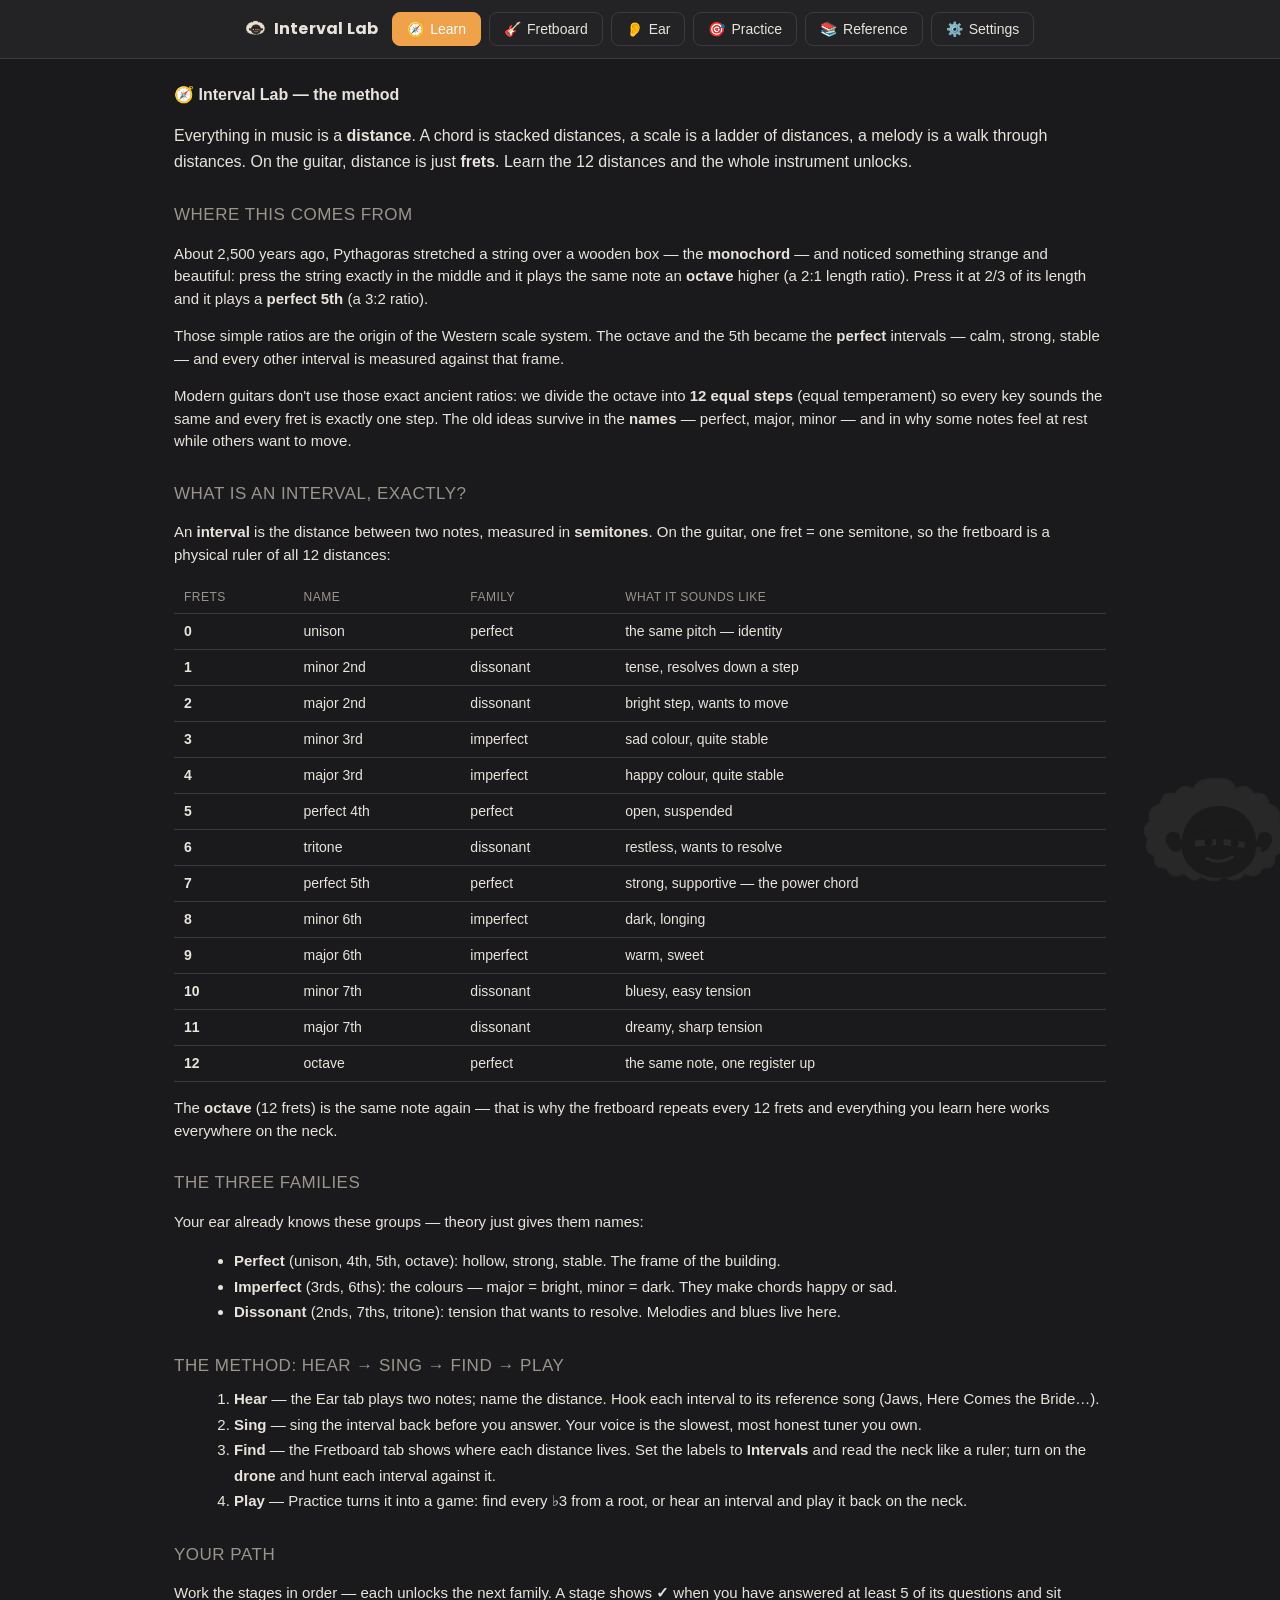
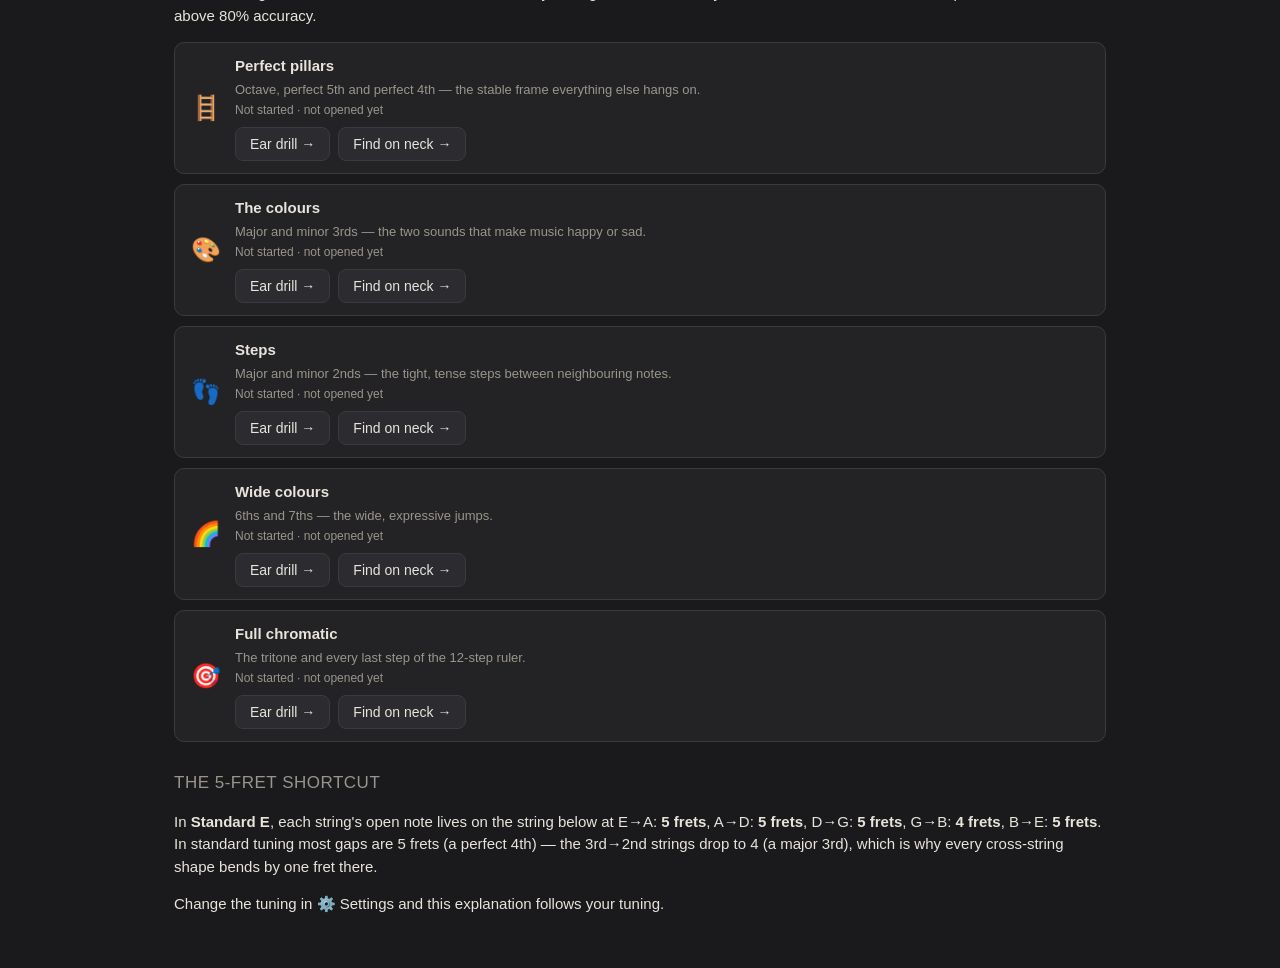
==== commit 654be2d9: "Strip Interval Lab to pure interval objective + fix Learn path clicks Removed (not interval-core): -" ====
--- a/index.html
+++ b/index.html
@@ -23,7 +23,6 @@
   <button data-tab="ear"><span class="bn-icon">👂</span><span class="bn-label">Ear</span></button>
   <button data-tab="practice"><span class="bn-icon">🎯</span><span class="bn-label">Practice</span></button>
   <button data-tab="ref"><span class="bn-icon">📚</span><span class="bn-label">Reference</span></button>
-  <button data-tab="metro"><span class="bn-icon">⏱️</span><span class="bn-label">Metronome</span></button>
   <button data-tab="settings"><span class="bn-icon">⚙️</span><span class="bn-label">Settings</span></button>
 </nav>
 
@@ -33,7 +32,6 @@
   <section id="ear" class="tab"></section>
   <section id="practice" class="tab"></section>
   <section id="ref" class="tab"></section>
-  <section id="metro" class="tab"></section>
 </main>
 
 <div class="info-modal" id="infoModal" hidden>
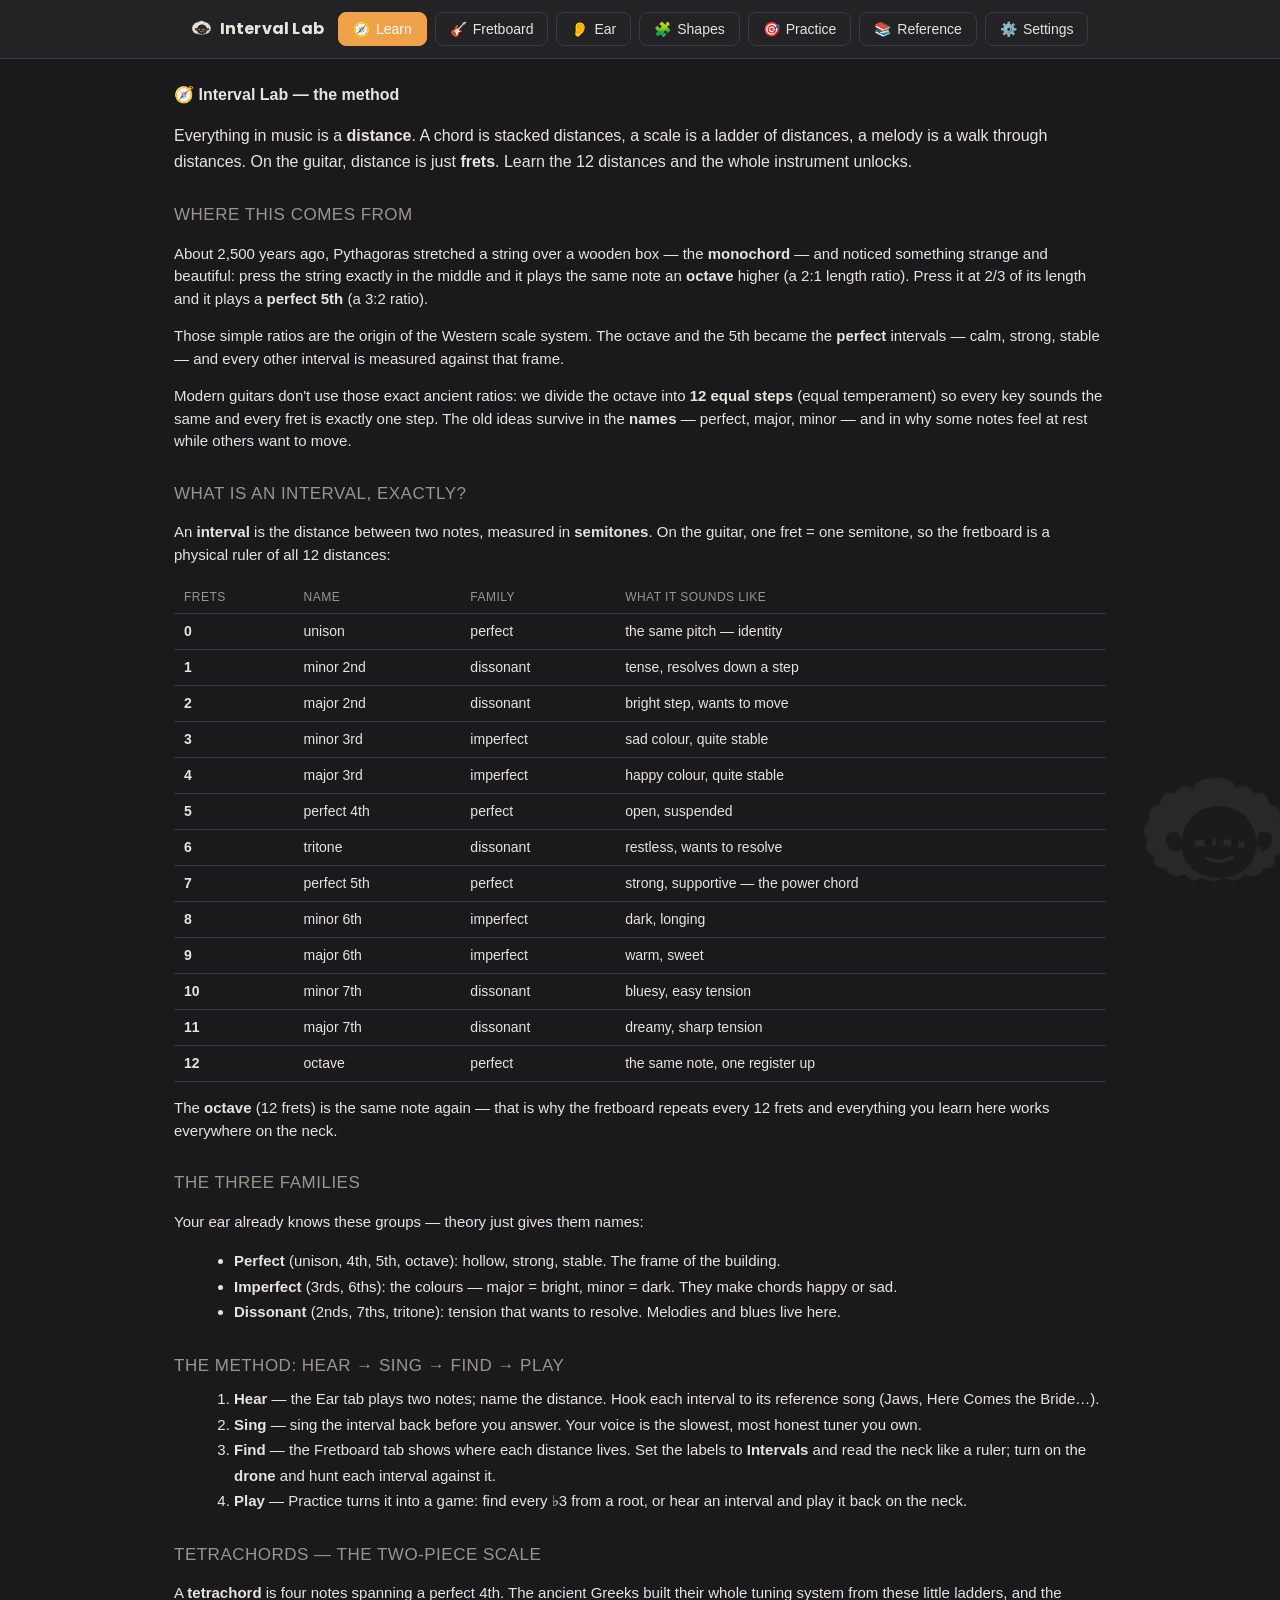
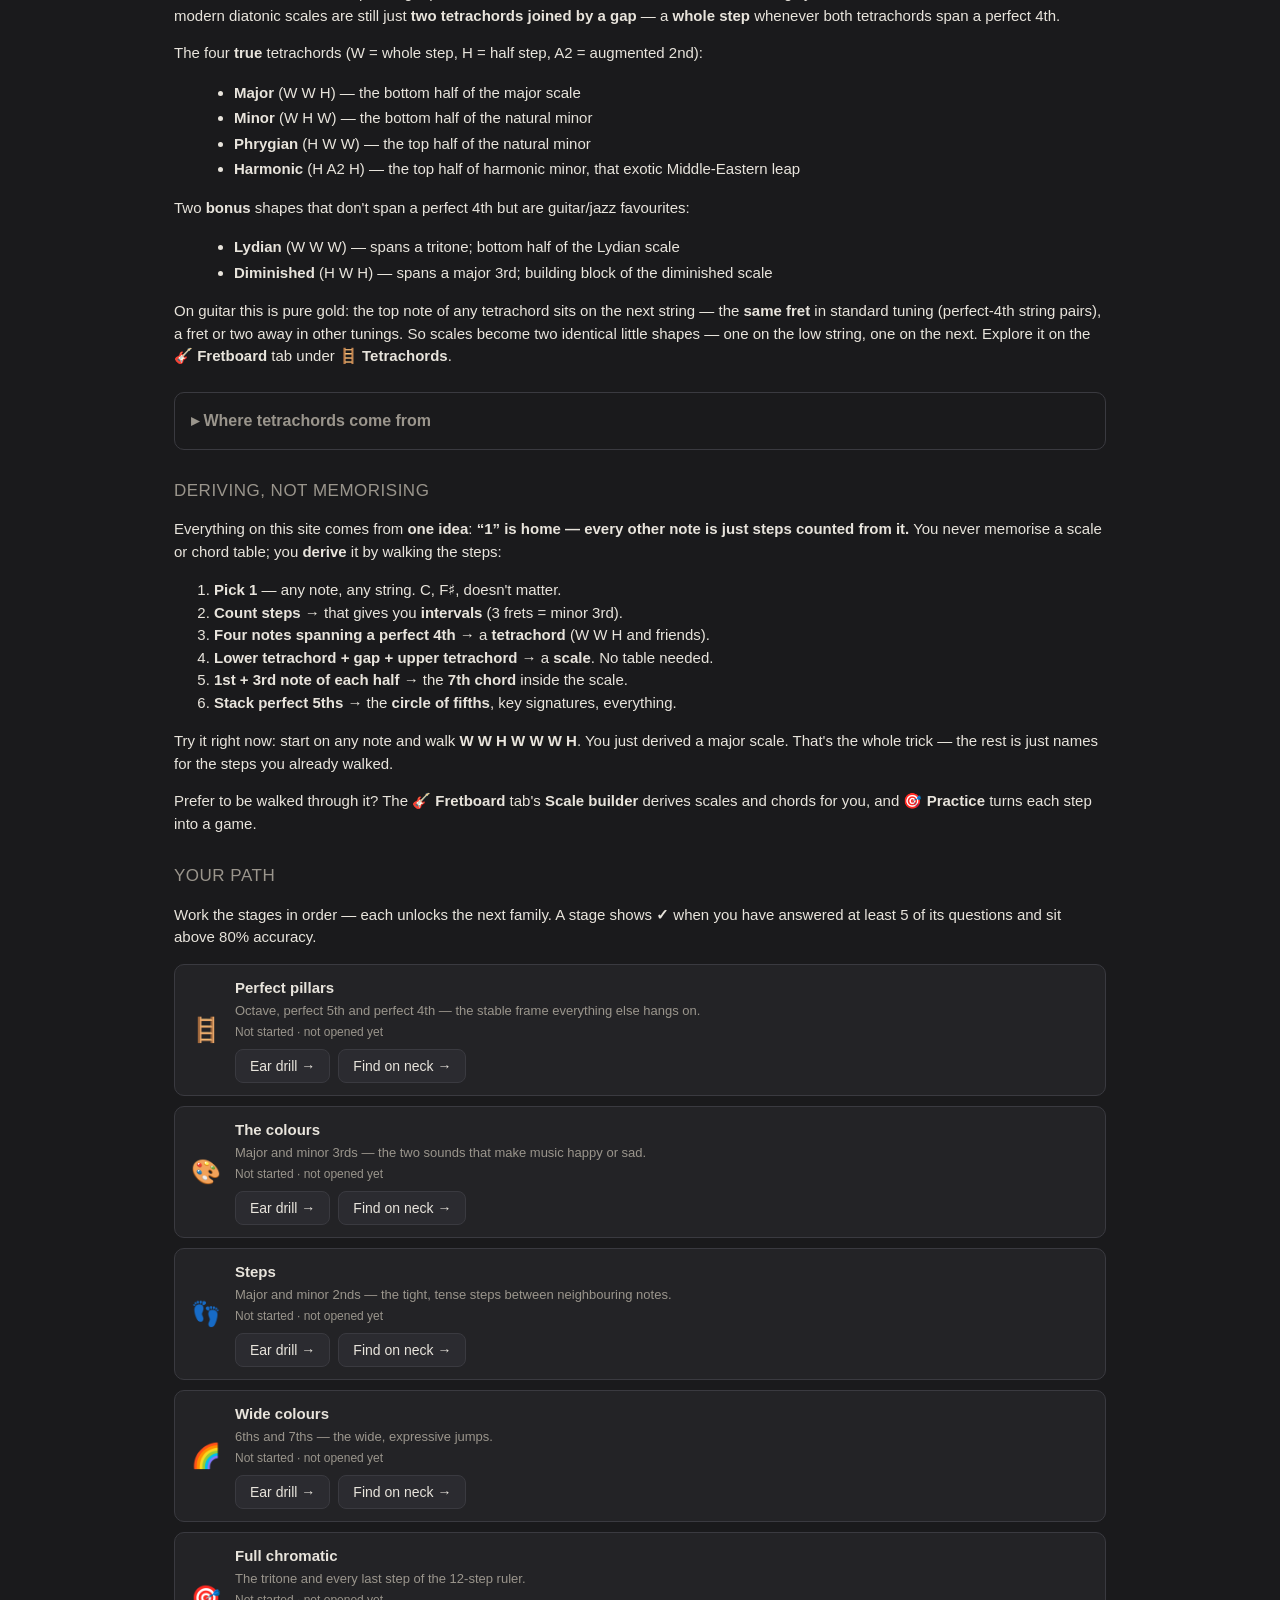
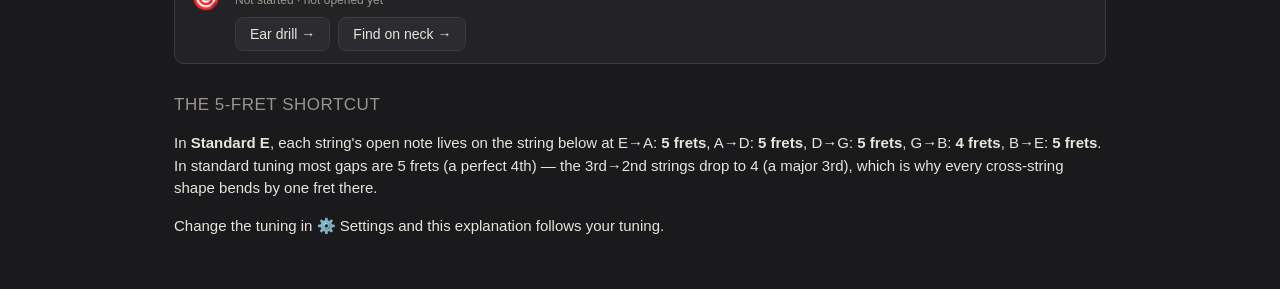
==== commit e0a675da: "Add Shapes tab adapted from htuch/tetrachords (MIT) New '🧩 Shapes' tab bringing the htuch tetrachord" ====
--- a/index.html
+++ b/index.html
@@ -21,6 +21,7 @@
   <button data-tab="learn" class="active"><span class="bn-icon">🧭</span><span class="bn-label">Learn</span></button>
   <button data-tab="guitar"><span class="bn-icon">🎸</span><span class="bn-label">Fretboard</span></button>
   <button data-tab="ear"><span class="bn-icon">👂</span><span class="bn-label">Ear</span></button>
+  <button data-tab="shapes"><span class="bn-icon">🧩</span><span class="bn-label">Shapes</span></button>
   <button data-tab="practice"><span class="bn-icon">🎯</span><span class="bn-label">Practice</span></button>
   <button data-tab="ref"><span class="bn-icon">📚</span><span class="bn-label">Reference</span></button>
   <button data-tab="settings"><span class="bn-icon">⚙️</span><span class="bn-label">Settings</span></button>
@@ -30,6 +31,7 @@
   <section id="learn" class="tab active"></section>
   <section id="guitar" class="tab"></section>
   <section id="ear" class="tab"></section>
+  <section id="shapes" class="tab"></section>
   <section id="practice" class="tab"></section>
   <section id="ref" class="tab"></section>
 </main>
--- a/css/base.css
+++ b/css/base.css
@@ -659,3 +659,116 @@
 .heat-cell[style*="--heat:0"] { background: transparent; }
 .heat-label { font-weight: 700; }
 .heat-pct { font-size: 12px; color: var(--muted); }
+
+/* ---- Reference "Test me" derive mode ---- */
+.derive-mode table td:first-child,
+.derive-mode table td:nth-child(3) {
+  filter: blur(5px);
+  cursor: pointer;
+  transition: filter 0.15s;
+}
+.derive-mode table td.revealed {
+  filter: none;
+}
+
+/* ---- Modes wheel + 4-chord formula ---- */
+.map div.home-chip,
+.four-chord-chip.home-chip {
+  background: var(--root);
+  color: #141414;
+}
+.map div.home-chip small,
+.four-chord-chip.home-chip small {
+  color: #141414;
+}
+.mode-steps {
+  text-align: center;
+  color: var(--muted);
+  margin-top: 8px;
+  font-weight: 700;
+  letter-spacing: 2px;
+  width: 100%;
+}
+#fourChordOut {
+  display: flex;
+  flex-wrap: wrap;
+  gap: 8px;
+  align-items: center;
+  margin: 10px 0;
+}
+.four-chord-chip {
+  display: flex;
+  flex-direction: column;
+  align-items: center;
+  justify-content: center;
+  width: 58px;
+  height: 58px;
+  border-radius: 10px;
+  border: 1px solid var(--border);
+  background: var(--panel2);
+}
+.four-chord-chip b { font-size: 15px; }
+.four-chord-chip small { font-size: 12px; color: var(--muted); }
+
+/* ---- Shapes tab (htuch tetrachord method) ---- */
+.tetra-cards {
+  display: flex;
+  flex-wrap: wrap;
+  gap: 10px;
+}
+.tetra-card {
+  display: flex;
+  flex-direction: column;
+  gap: 4px;
+  padding: 12px 14px;
+  border: 1px solid var(--border);
+  border-radius: 12px;
+  background: var(--panel2);
+  min-width: 130px;
+}
+.tetra-dot {
+  width: 14px;
+  height: 14px;
+  border-radius: 50%;
+  display: inline-block;
+}
+.shape-grid {
+  display: flex;
+  flex-wrap: wrap;
+  gap: 12px;
+  margin-top: 12px;
+}
+.shape-fig {
+  margin: 0;
+  text-align: center;
+}
+.shape-fig figcaption {
+  font-size: 13px;
+  color: var(--muted);
+  margin-top: 2px;
+}
+.shape-svg {
+  background: var(--panel);
+  border: 1px solid var(--border);
+  border-radius: 10px;
+  width: 230px;
+  max-width: 100%;
+}
+.shape-fretnum {
+  font-size: 12px;
+  fill: var(--muted);
+}
+.shape-note {
+  font-size: 12px;
+  font-weight: 700;
+  fill: #fff;
+}
+.octave-box {
+  margin: 10px 0;
+}
+.octave-box .shape-svg {
+  width: 320px;
+}
+.table-scroll {
+  overflow-x: auto;
+}
--- a/css/fretboard.css
+++ b/css/fretboard.css
@@ -244,6 +244,13 @@
   padding: 12px;
   text-align: center;
 }
+.shape-card.wide {
+  grid-column: 1 / -1;
+  display: flex;
+  flex-direction: column;
+  gap: 6px;
+  align-items: center;
+}
 .shape-card .shape-name {
   font-size: 14px;
   font-weight: 600;
@@ -265,6 +272,44 @@
 .shape-svg .fret-line { stroke: var(--muted); stroke-width: 1; }
 .shape-svg .nut-line { stroke: var(--text); stroke-width: 3; }
 .shape-svg .finger-dot { fill: var(--root); stroke: #1a1a1a; stroke-width: 1; }
+.shape-svg .root-dot { fill: var(--root); stroke: #1a1a1a; stroke-width: 1; }
+.shape-svg .scale-dot { fill: var(--scale); stroke: #1a1a1a; stroke-width: 1; }
+.shape-svg .top-dot { fill: var(--accent); stroke: #1a1a1a; stroke-width: 1; }
+.shape-svg .string-name { font-size: 10px; font-weight: 700; fill: var(--text); text-anchor: end; dominant-baseline: middle; }
+.shape-svg.pattern-svg {
+  width: 100%;
+  max-width: 240px;
+  height: auto;
+}
+#tetrachordShapes {
+  grid-template-columns: 1fr;
+}
+#tetrachordShapes .pattern-card {
+  grid-column: 1 / -1;
+  display: flex;
+  flex-direction: row;
+  flex-wrap: wrap;
+  align-items: center;
+  justify-content: space-between;
+  gap: 16px;
+  text-align: left;
+  padding: 16px;
+}
+#tetrachordShapes .pattern-card > div {
+  flex: 1 1 220px;
+  display: flex;
+  flex-direction: column;
+  gap: 6px;
+}
+#tetrachordShapes .pattern-card .muted {
+  font-size: 14px;
+  line-height: 1.4;
+}
+#tetrachordShapes .pattern-svg {
+  width: 320px;
+  max-width: 100%;
+  flex: 0 0 auto;
+}
 .shape-svg .finger-label {
   font-size: 9px;
   font-weight: 700;
@@ -295,3 +340,79 @@
   stroke-linecap: round;
   opacity: 0.85;
 }
+
+/* ---- Chord-inside-the-tetrachords visual ---- */
+.chord-visual {
+  display: flex;
+  gap: 18px;
+  align-items: center;
+  flex-wrap: wrap;
+  margin: 10px 0 6px;
+  padding: 12px;
+  background: var(--panel);
+  border: 1px solid var(--border);
+  border-radius: 10px;
+}
+.chord-rows {
+  display: flex;
+  flex-direction: column;
+  align-items: center;
+  gap: 6px;
+}
+.chord-row {
+  display: flex;
+  gap: 6px;
+}
+.tetra-chip {
+  display: flex;
+  flex-direction: column;
+  align-items: center;
+  justify-content: center;
+  width: 44px;
+  height: 44px;
+  border-radius: 9px;
+  border: 1px solid var(--border);
+  background: var(--panel2);
+  font-weight: 700;
+  font-size: 14px;
+  line-height: 1.1;
+}
+.tetra-chip small {
+  font-size: 9px;
+  font-weight: 400;
+  color: var(--muted);
+}
+.tetra-chip.tone {
+  background: var(--root);
+  border: 2px solid var(--text);
+  color: #141414;
+}
+.tetra-chip.tone small {
+  color: #141414;
+  font-weight: 700;
+}
+.tetra-chip.skip {
+  opacity: 0.55;
+}
+.chord-gap {
+  font-size: 12px;
+  color: var(--muted);
+}
+.chord-result {
+  display: flex;
+  flex-direction: column;
+  gap: 4px;
+}
+.chord-equals {
+  font-size: 18px;
+}
+.chord-equals b {
+  color: var(--root);
+}
+
+.chord-visual.deriving .tetra-chip.tone {
+  cursor: pointer;
+}
+.chord-visual.deriving .tetra-chip.tone.correct-flash {
+  outline: 2px solid var(--good);
+}
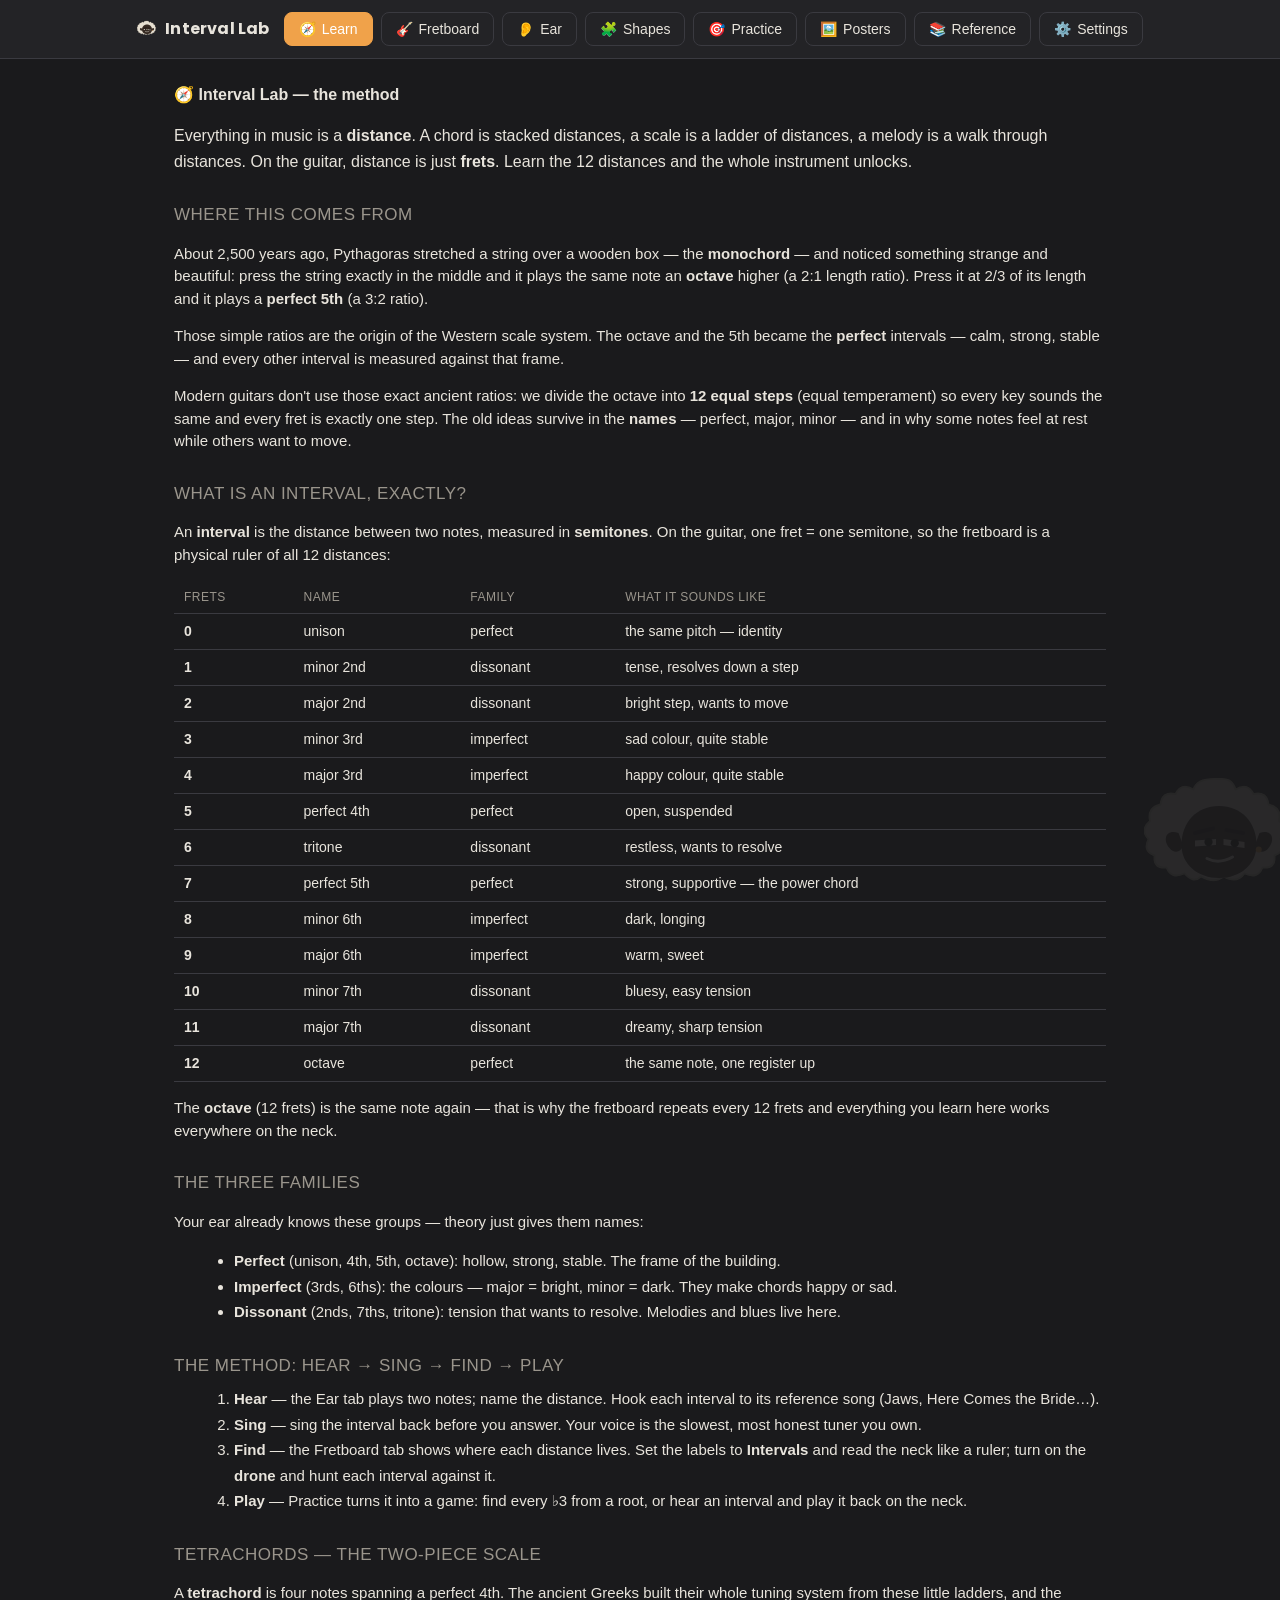
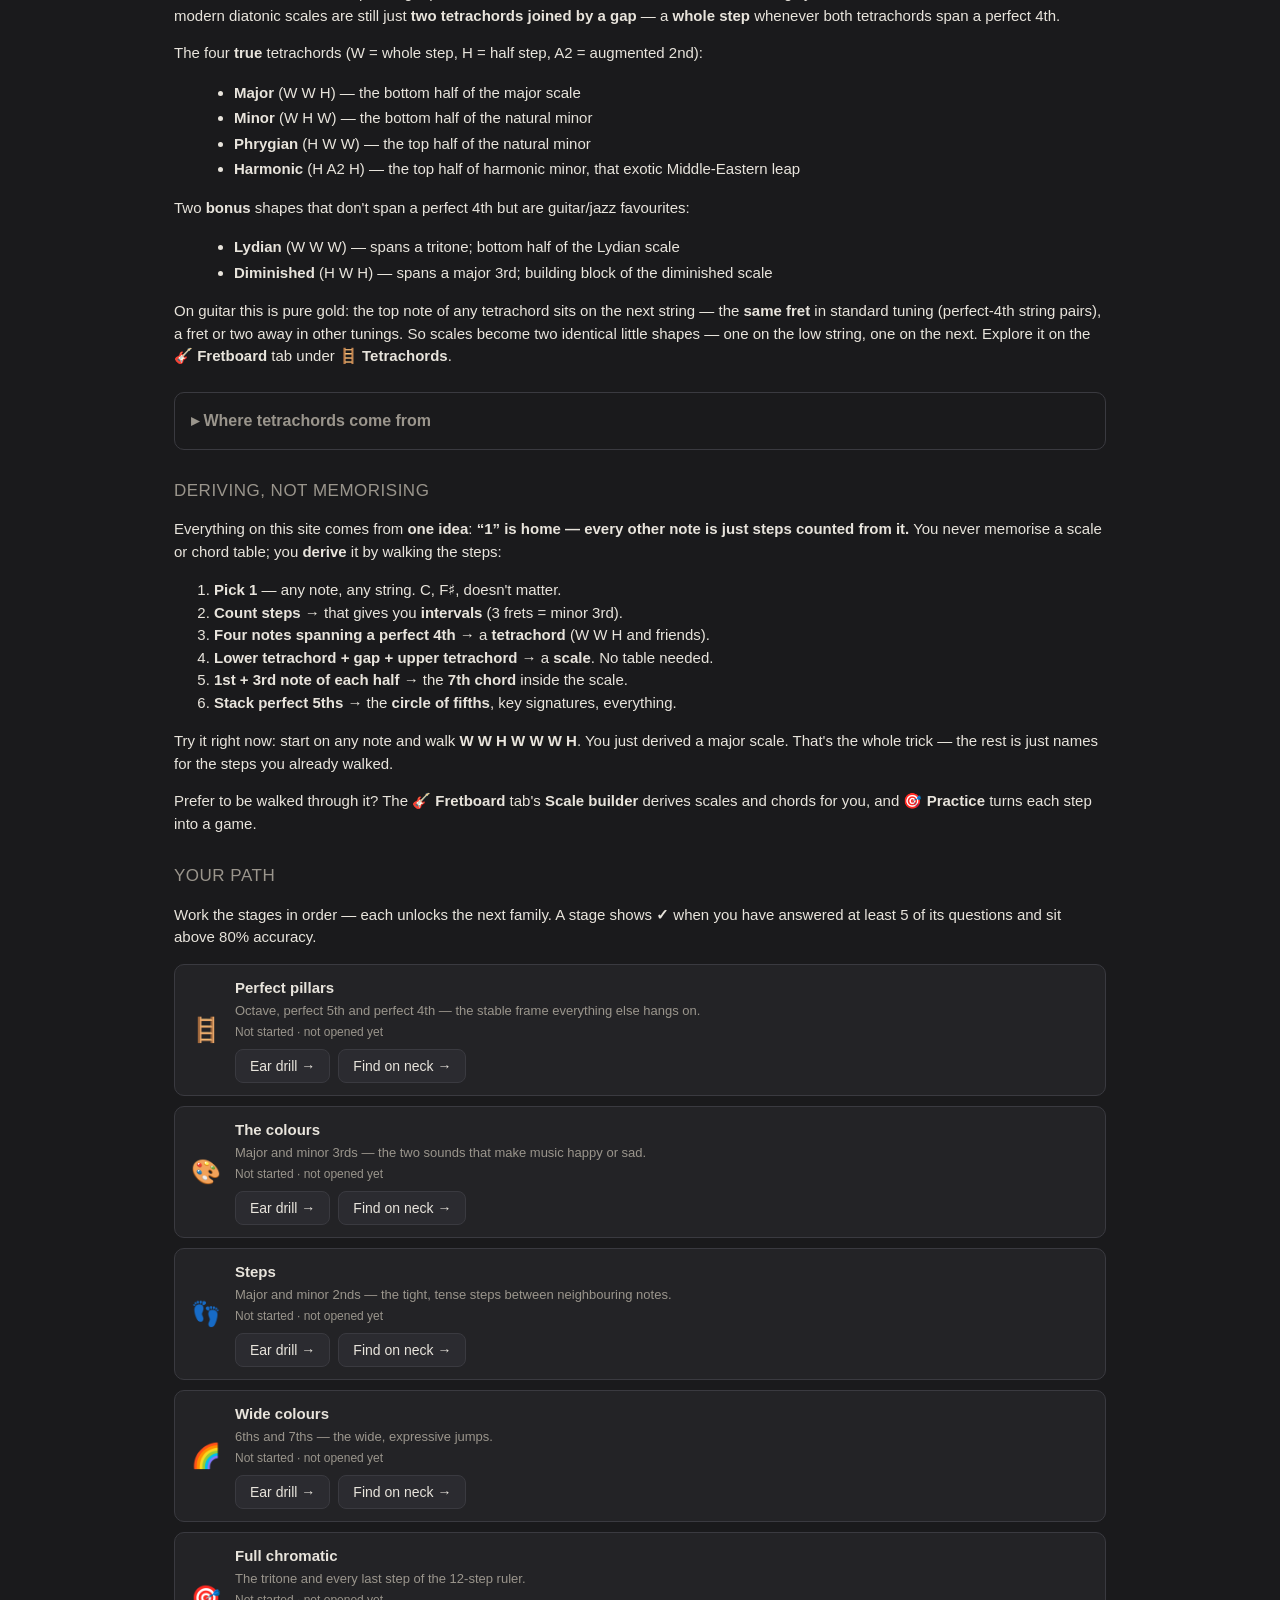
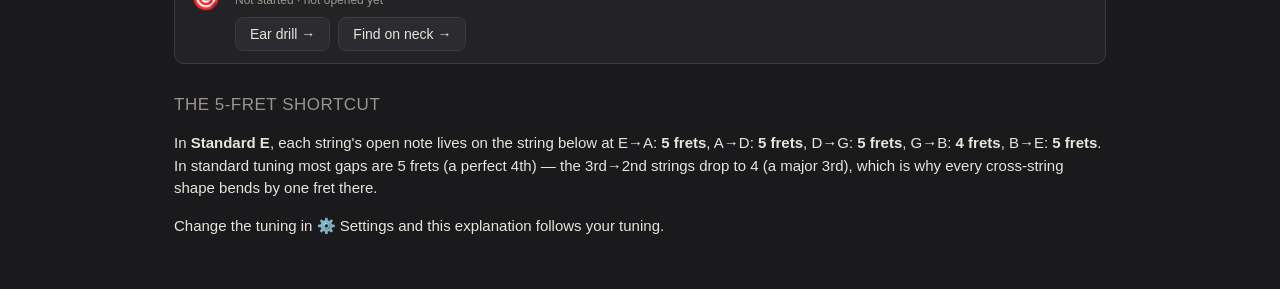
==== commit 97627994: "Add 3-page A4 practice posters and a Posters tab - poster.html / poster.pdf: print-ready A4 set (12 " ====
--- a/index.html
+++ b/index.html
@@ -23,6 +23,7 @@
   <button data-tab="ear"><span class="bn-icon">👂</span><span class="bn-label">Ear</span></button>
   <button data-tab="shapes"><span class="bn-icon">🧩</span><span class="bn-label">Shapes</span></button>
   <button data-tab="practice"><span class="bn-icon">🎯</span><span class="bn-label">Practice</span></button>
+  <button data-tab="posters"><span class="bn-icon">🖼️</span><span class="bn-label">Posters</span></button>
   <button data-tab="ref"><span class="bn-icon">📚</span><span class="bn-label">Reference</span></button>
   <button data-tab="settings"><span class="bn-icon">⚙️</span><span class="bn-label">Settings</span></button>
 </nav>
@@ -33,6 +34,7 @@
   <section id="ear" class="tab"></section>
   <section id="shapes" class="tab"></section>
   <section id="practice" class="tab"></section>
+  <section id="posters" class="tab"></section>
   <section id="ref" class="tab"></section>
 </main>
 
--- a/css/tabs.css
+++ b/css/tabs.css
@@ -168,3 +168,26 @@
   width: 140px;
 }
 
+/* ---- Posters tab ---- */
+.poster-hint {
+  font-size: 13px;
+  color: var(--muted);
+  align-self: center;
+}
+
+.poster-frame {
+  border: 1px solid var(--border);
+  border-radius: 8px;
+  overflow: hidden;
+  background: var(--panel);
+}
+
+.poster-frame iframe {
+  display: block;
+  width: 100%;
+  height: 75vh;
+  min-height: 420px;
+  border: 0;
+  background: #ffffff;
+}
+
